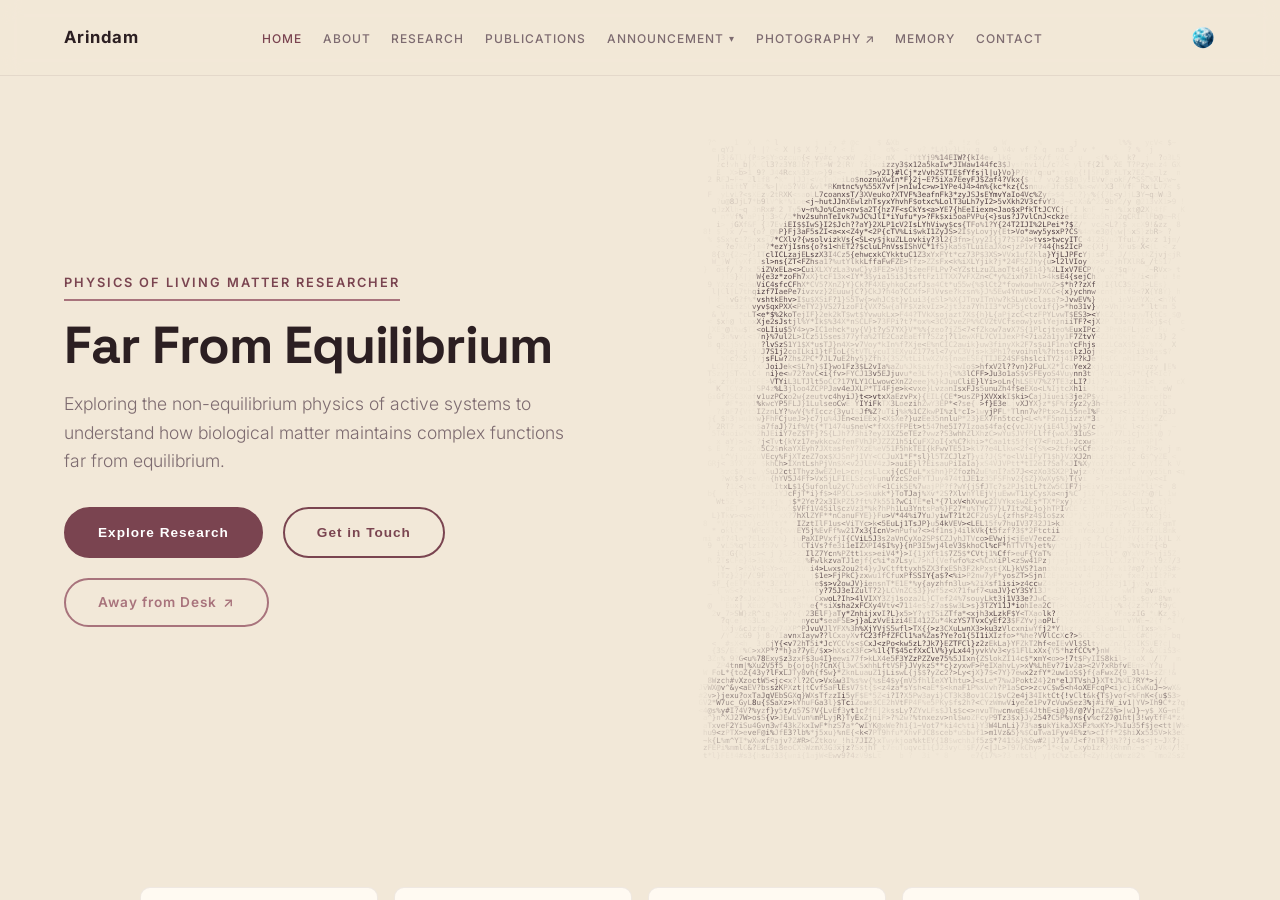
==== index.html @ 683d58ad "Mark the links that leave for Far From Home "Photography" in the nav and on its explore card now car" ====
<!DOCTYPE html>
<html lang="en">

<head>
    <meta charset="UTF-8">
    <meta name="viewport" content="width=device-width, initial-scale=1.0">
    <title>Arindam | Researcher & Traveler</title>
    <meta name="description" content="Personal website of Arindam - Research, Publications, and Travel Blog.">
    <meta name="theme-color" content="#f2e8d8">
    <link rel="icon" href="favicon.svg" type="image/svg+xml">
    <link rel="apple-touch-icon" href="apple-touch-icon.png">

    <!-- The preview card shown when a link to the site is shared (WhatsApp,
         X, LinkedIn and the like). share.jpg is 1200 x 630. -->
    <meta property="og:type" content="website">
    <meta property="og:title" content="Far From Equilibrium · Arindam">
    <meta property="og:description"
        content="Exploring the non-equilibrium physics of active systems to understand how biological matter maintains complex functions far from equilibrium.">
    <meta property="og:url" content="https://arindampanda.github.io/website/">
    <meta property="og:image" content="https://arindampanda.github.io/website/share.jpg">
    <meta property="og:image:width" content="1200">
    <meta property="og:image:height" content="630">
    <meta name="twitter:card" content="summary_large_image">

    <!-- Fonts -->
    <link rel="preconnect" href="https://fonts.googleapis.com">
    <link rel="preconnect" href="https://fonts.gstatic.com" crossorigin>
    <link
        href="https://fonts.googleapis.com/css2?family=Inter:wght@300;400;500;600;700;800&family=Space+Grotesk:wght@500;600;700&display=swap"
        rel="stylesheet">
    <!-- MathJax -->
    <script id="MathJax-script" async src="https://cdn.jsdelivr.net/npm/mathjax@3/es5/tex-mml-chtml.js"></script>

    <!-- Apply saved theme before first paint to avoid a flash of the wrong theme.
         Light is the default for a first visit: the OS preference is deliberately
         NOT consulted, so a visitor whose machine is set to dark still lands on
         light and reaches dark only by using the toggle. A choice made with the
         toggle is remembered and wins on the next visit. -->
    <script>
        document.documentElement.dataset.theme = localStorage.getItem('theme') || 'light';
    </script>

    <link rel="stylesheet" href="css/styles.css">
</head>

<body>

    <!-- Top Header -->
    <header>
        <div class="brand-name" onclick="showPanel('about')">
            Arindam
        </div>
        <nav>
            <ul>
                <li><a href="#about">Home</a></li>
                <li><a href="#researcher-bio">About</a></li>
                <li><a href="#research">Research</a></li>
                <li><a href="#publications">Publications</a></li>
                <li class="nav-dropdown">
                    <button type="button" class="nav-dropdown-toggle">Announcement <span aria-hidden="true">&#9662;</span></button>
                    <ul class="nav-dropdown-menu">
                        <li><a href="#news">News</a></li>
                        <li><a href="#blog">Blogs</a></li>
                    </ul>
                </li>
                <li><a href="https://arindampanda.github.io/far-from-home/">Photography <span
                            aria-hidden="true">&#8599;</span></a></li>
                <li><a href="#memory">Memory</a></li>
                <li><a href="#connect">Contact</a></li>

            </ul>
        </nav>
        <button type="button" class="theme-toggle-nav" title="Switch theme"
            aria-label="Switch between light and dark theme">
            <img src="icon_ice_planet.png" alt="" class="theme-icon-nav theme-icon-to-dark">
            <img src="icon_mars.png" alt="" class="theme-icon-nav theme-icon-to-light">
        </button>
    </header>

    <script>
        (() => {
            const dropdown = document.querySelector('.nav-dropdown');
            const toggle = document.querySelector('.nav-dropdown-toggle');
            if (!dropdown || !toggle) return;

            toggle.addEventListener('click', (e) => {
                e.stopPropagation();
                dropdown.classList.toggle('open');
            });

            document.addEventListener('click', (e) => {
                if (!dropdown.contains(e.target)) dropdown.classList.remove('open');
            });
        })();
    </script>

    <!-- Panel switcher: only one section is ever visible; scrolling never
         carries a visitor into the next section, only clicking a nav link
         (or an explore-grid card, hero button, or the logo) can. -->
    <script>
        const groupMap = {
            about: ['about', 'explore'],
            explore: ['about', 'explore'],
            'researcher-bio': ['researcher-bio'],
            research: ['research'],
            publications: ['publications'],
            news: ['news'],
            blog: ['news'],
            memory: ['memory'],
            connect: ['connect']
        };

        function showPanel(hash) {
            const ids = groupMap[hash] || [hash];

            document.querySelectorAll('main > section').forEach(sec => {
                sec.classList.toggle('active-panel', ids.includes(sec.id));
            });

            const navTargetForHash = {
                about: document.querySelector('nav a[href="#about"]'),
                explore: document.querySelector('nav a[href="#about"]'),
                'researcher-bio': document.querySelector('nav a[href="#researcher-bio"]'),
                research: document.querySelector('nav a[href="#research"]'),
                publications: document.querySelector('nav a[href="#publications"]'),
                news: document.querySelector('.nav-dropdown-toggle'),
                blog: document.querySelector('.nav-dropdown-toggle'),
                memory: document.querySelector('nav a[href="#memory"]'),
                connect: document.querySelector('nav a[href="#connect"]')
            };
            document.querySelectorAll('nav a, .nav-dropdown-toggle').forEach(el => el.classList.remove('active'));
            const navEl = navTargetForHash[hash];
            if (navEl) navEl.classList.add('active');

            const dropdown = document.querySelector('.nav-dropdown');
            if (dropdown) dropdown.classList.remove('open');

            requestAnimationFrame(() => {
                const mainEl = document.querySelector('main');
                const target = document.getElementById(hash);
                if (mainEl && target) {
                    const delta = target.getBoundingClientRect().top - mainEl.getBoundingClientRect().top;
                    mainEl.scrollTop += delta;
                } else if (mainEl) {
                    mainEl.scrollTop = 0;
                }
            });

            history.replaceState(null, '', hash === 'about' ? '#' : '#' + hash);
        }

        document.addEventListener('click', (e) => {
            const link = e.target.closest('a[href^="#"]');
            if (!link) return;
            const hash = link.getAttribute('href').slice(1);
            if (!hash) return;
            e.preventDefault();
            showPanel(hash);
        });

        document.addEventListener('DOMContentLoaded', () => {
            const header = document.querySelector('header');
            if (header) {
                document.documentElement.style.setProperty('--header-height', header.offsetHeight + 'px');
                window.addEventListener('resize', () => {
                    document.documentElement.style.setProperty('--header-height', header.offsetHeight + 'px');
                });
            }
            const initialHash = location.hash ? location.hash.slice(1) : 'about';
            showPanel(groupMap[initialHash] ? initialHash : 'about');
        });
    </script>

    <main>

        <!-- Hero / About -->
        <section id="about">
            <div class="hero-content">
                <div class="tagline">Physics of Living Matter Researcher</div>
                <h1 class="hero-title">Far From Equilibrium</h1>
                <p class="hero-desc">
                    Exploring the non-equilibrium physics of active systems to understand how biological matter
                    maintains complex functions far from equilibrium.
                </p>
                <div class="hero-buttons">
                    <button class="btn btn-primary" onclick="showPanel('research')">Explore Research</button>
                    <button class="btn btn-outline" onclick="showPanel('connect')">Get in Touch</button>
                    <!-- Third capsule: leaves for the separate photography site,
                         so it is a link, not a panel button. -->
                    <a class="btn btn-away" href="https://arindampanda.github.io/far-from-home/"
                        title="Far From Home: photographs and a travel journal">Away from Desk <span
                            class="btn-away-arrow" aria-hidden="true">&#8599;</span></a>
                </div>
            </div>
            <div class="hero-image-container">
                <canvas class="hero-ascii" role="img"
                    aria-label="Portrait of Arindam, rendered as ASCII art"></canvas>
                <!-- Dark theme shows the photograph instead of the glyph field. Light
                     ink on a dark page is sparse by nature and always read as a ghost,
                     whichever way the tone was mapped; CSS picks one per theme. -->
                <img src="portrait-cutout.png" alt="Arindam" class="hero-photo">
                <noscript><img src="Arindam.jpg" alt="Arindam" class="hero-image"></noscript>
            </div>
        </section>

        <!-- Explore — numbered card grid, ritampal-style homepage nav -->
        <section id="explore">
            <div class="explore-grid">
                <a class="explore-card" href="#researcher-bio">
                    <span class="explore-card-label">About</span>
                    <p class="explore-card-desc">Physics of living matter and who I am.</p>
                    <span class="read-more-link">Enter &rarr;</span>
                </a>
                <a class="explore-card" href="#research">
                    <span class="explore-card-label">Research</span>
                    <p class="explore-card-desc">Active polymers, non-equilibrium statistical mechanics.</p>
                    <span class="read-more-link">Enter &rarr;</span>
                </a>
                <a class="explore-card" href="#publications">
                    <span class="explore-card-label">Publications</span>
                    <p class="explore-card-desc">Peer-reviewed papers and preprints.</p>
                    <span class="read-more-link">Enter &rarr;</span>
                </a>
                <a class="explore-card" href="#news">
                    <span class="explore-card-label">Announcement</span>
                    <p class="explore-card-desc">News and blog posts, all in one place.</p>
                    <span class="read-more-link">Enter &rarr;</span>
                </a>
                <a class="explore-card" href="https://arindampanda.github.io/far-from-home/">
                    <span class="explore-card-label">Photography</span>
                    <p class="explore-card-desc">A photo gallery from my travels.</p>
                    <span class="read-more-link">Visit &#8599;</span>
                </a>
                <a class="explore-card" href="#memory">
                    <span class="explore-card-label">Memory</span>
                    <p class="explore-card-desc">Trip write-ups and memories.</p>
                    <span class="read-more-link">Enter &rarr;</span>
                </a>
                <a class="explore-card" href="#connect">
                    <span class="explore-card-label">Contact</span>
                    <p class="explore-card-desc">Get in touch.</p>
                    <span class="read-more-link">Enter &rarr;</span>
                </a>
            </div>
        </section>

        <!-- Researcher Bio Section -->
        <section id="researcher-bio" class="section" style="padding: 4rem 0; background-color: transparent;">
            <div class="container" style="max-width: 800px; margin: 0 auto; text-align: center;">
                <div class="tagline" style="margin-bottom: 2rem;">About the Researcher</div>
                <p
                    style="font-size: 1.15rem; line-height: 1.8; color: var(--text-color); text-align: left;">
                    My research centers on the non-equilibrium statistical mechanics of active matter. Specifically, I
                    study active polymers, systems that bridge the gap between inanimate materials and living matter. By
                    integrating Brownian dynamics simulations with analytical theory, I investigate how internal
                    activity fundamentally alters the conformational, mechanical, and rheological fingerprints of
                    polymer systems.
                </p>
            </div>
        </section>

        <!-- Research -->
        <section id="research">
            <div style="text-align: center;">
                <div class="tagline" style="margin-bottom: 1rem;">Core Research</div>
            </div>
            <h2 class="hero-title"
                style="text-align: center; font-size: 2.5rem; margin-top: 0; margin-bottom: 3rem; max-width: 1200px; margin-left: auto; margin-right: auto; text-transform: none;">
                Conformational, Dynamical, and Rheological <br> Behavior of Active Polymers
            </h2>

            <!-- Featured Presentation -->
            <div class="featured-split">
                <div class="featured-text">
                    <div class="tagline" style="margin-bottom: 1rem;">
                        Feature Presentation</div>
                    <p
                        style="font-size: 1rem; color: var(--text-muted); margin-bottom: 2rem; line-height: 1.6; max-width: 100%; text-align: left;">
                        A schematic of a bidirectional active polymer, where the arrows display the direction of active
                        force. A pair of half-headed arrows illustrates the polarity reversal of the active force.
                    </p>
                    <a href="https://pubs.acs.org/doi/10.1021/acs.macromol.5c01098" target="_blank"
                        class="paper-pill-link">
                        View the article
                    </a>
                </div>
                <div class="featured-image-container" style="display: flex; justify-content: flex-end;">
                    <img src="cover.jpg" alt="Active Polymer Schematic Cover Art" class="featured-image"
                        style="max-width: 220px;">
                </div>
            </div>

            <div class="research-grid">
                <!-- Column 1: APLP Paper -->
                <div class="card" style="border-left: none; height: 100%;">
                    <span class="card-number-watermark">4</span>
                    <h3 class="research-card-title">
                        Analytical Analysis of the Conformational and Rheological Properties of Flexible Active
                        Polar Linear Polymers
                    </h3>
                    <p style="font-size: 0.95rem; color: var(--text-muted); margin-bottom: 1.5rem;">
                        This study develops an analytical framework to characterize the conformational and rheological
                        properties of flexible Active Polar Linear Polymers (APLPs) under shear flow. It reveals that
                        activity leads to quantitatively distinct behavior, including enhanced transverse shrinkage and
                        amplified shear-thinning, with scaling exponents that align with previous simulation findings.
                    </p>

                    <figure class="research-figure">
                        <img src="figure1.png" alt="Schematic of APLP under shear flow" class="research-img">
                        <figcaption class="research-caption">
                            Schematic representation of an active polar linear polymer (purple chain with green arrows
                            indicating active forces) subjected to linear shear flow (blue arrows). The flow is along
                            the x-direction with a gradient in the y-direction.
                        </figcaption>
                    </figure>

                    <a href="https://pubs.aip.org/aip/jcp/article/163/22/224905/3374548/Analytical-analysis-of-the-conformational-and"
                        target="_blank"
                        class="read-more-link">read
                        more &rarr;</a>
                </div>

                <!-- Column 2: Folding-unfolding Paper -->
                <div class="card" style="border-left: none; height: 100%;">
                    <span class="card-number-watermark">3</span>
                    <h3 class="research-card-title">
                        Folding-Unfolding Transition of Active Polymer on the Reconfiguration of Bidirectional
                        Tangential Active Force
                    </h3>
                    <p style="font-size: 0.95rem; color: var(--text-muted); margin-bottom: 1.5rem;">
                        This paper examines how bidirectional tangential active forces influence the conformational and
                        dynamic properties of active polymers. It reveals that the interplay of force directionality and
                        reversal rates can drive polymers through compression, re-swelling, and distinct dynamic
                        regimes, bridging behaviors previously observed in unidirectional and random active polymer
                        models.
                    </p>

                    <figure class="research-figure">
                        <img src="bipolar.png" alt="Schematic of active polymer with bidirectional forces"
                            class="research-img">
                        <figcaption class="research-caption">
                            Schematic representation of an active polymer with bidirectional tangential forces. Green
                            arrows indicate positive polarity (head-to-tail) forces while magenta arrows show negative
                            polarity (tail-to-head) forces. The polarity can stochastically reverse with characteristic
                            time τₙ, creating a dynamic force landscape along the polymer backbone.
                        </figcaption>
                    </figure>

                    <a href="https://pubs.acs.org/doi/10.1021/acs.macromol.5c01098" target="_blank"
                        class="read-more-link">read
                        more &rarr;</a>
                </div>

                <!-- Column 3: Activity-enhanced shear thinning Paper -->
                <div class="card" style="border-left: none; height: 100%;">
                    <span class="card-number-watermark">2</span>
                    <h3 class="research-card-title">
                        Activity-Enhanced Shear Thinning of Flexible Linear Polar Polymers
                    </h3>
                    <p style="font-size: 0.95rem; color: var(--text-muted); margin-bottom: 1.5rem;">
                        The tangential polar activity in flexible linear polymers dramatically enhances shear-thinning
                        behavior, leading to a viscosity reduction scaling with a \(Wi_{Pe}^{-4/3}\) exponent, alongside
                        amplified transverse shrinkage and
                        altered tumbling dynamics, which are distinct from passive polymers. The study leveraged both
                        coarse-grained simulations and an analytical model to characterize these unique rheological
                        signatures.
                    </p>

                    <figure class="research-figure">
                        <img src="schem_tan.png" alt="Schematic of tangentially driven active polar linear polymer"
                            class="research-img">
                        <figcaption class="research-caption">
                            Schematic of a tangentially driven active polar linear polymer under linear shear flow. The
                            red arrows indicate the active forces along the bond vectors. The purple arrows and the
                            background color illustrate the linear shear flow.
                        </figcaption>
                    </figure>

                    <a href="https://journals.aps.org/pre/abstract/10.1103/PhysRevE.111.055413" target="_blank"
                        class="read-more-link">read
                        more &rarr;</a>
                </div>

                <!-- Column 4: Self-avoiding Active Brownian Polymers Paper -->
                <div class="card" style="border-left: none; height: 100%;">
                    <span class="card-number-watermark">1</span>
                    <h3 class="research-card-title">
                        Characteristic Features of Self-avoiding Active Brownian Polymers Under Linear Shear Flow
                    </h3>
                    <p style="font-size: 0.95rem; color: var(--text-muted); margin-bottom: 1.5rem;">
                        This study used Brownian dynamics simulations to investigate how active noise and
                        excluded-volume interactions modify the conformational and rheological properties of flexible
                        polymers under linear shear flow. We found new power-law scalings for polymer compression,
                        alignment, and shear thinning in active systems, along with a non-monotonic zero-shear viscosity
                        driven by excluded-volume effects.
                    </p>

                    <figure class="research-figure">
                        <img src="schematic_abp.png"
                            alt="Schematic of an active Brownian polymer under linear shear flow" class="research-img">
                        <figcaption class="research-caption">
                            Schematic representation of an active Brownian polymer under linear shear flow. The polymer
                            consists of self-propelled monomers (red spheres) connected by harmonic springs,
                            experiencing both active forces (blue arrows) and linear shear flow (green arrows).
                        </figcaption>
                    </figure>

                    <a href="https://pubs.rsc.org/en/content/articlehtml/2023/sm/d3sm01334k" target="_blank"
                        class="read-more-link">read
                        more &rarr;</a>
                </div>
            </div>


            <!-- Conference Presentation -->
            <div class="featured-split" style="display: block; text-align: center;">
                <div class="tagline" style="margin-bottom: 2rem;">Conference Presentation</div>
                <div class="conference-grid"
                    style="display: grid; grid-template-columns: repeat(4, 1fr); gap: 1.5rem; text-align: center;">
                    <div class="conference-item">
                        <img src="DPG_2025.jpeg" alt="DPG 2025" class="conference-img">
                        <div class="conference-label">
                            DPG 2025</div>
                    </div>
                    <div class="conference-item">
                        <img src="compflu_2023.jpeg" alt="CompFlu 2023" class="conference-img">
                        <div class="conference-label">
                            CompFlu 2023</div>
                    </div>
                    <div class="conference-item">
                        <img src="symposium_2023.jpeg" alt="Symposium 2023" class="conference-img">
                        <div class="conference-label">
                            Symposium 2023</div>
                    </div>
                    <div class="conference-item">
                        <img src="compflu_2022.jpeg" alt="CompFlu 2022" class="conference-img">
                        <div class="conference-label">
                            CompFlu 2022</div>
                    </div>
                </div>
            </div>

        </section>

        <!-- Publications -->
        <section id="publications" style="padding: 4rem 0;">
            <div style="text-align: center;">
                <div class="tagline" style="margin-bottom: 1rem;">Scholarly Works</div>
            </div>
            <h2 class="section-title" style="margin-top: 0;">
                PUBLICATIONS</h2>

            <div class="publication-list">

                <!-- Paper 1 -->
                <div class="pub-card">
                    <div class="pub-left">
                        <span class="pub-year-badge">2025</span>
                        <span class="pub-type">Journal Article</span>
                    </div>
                    <div class="pub-content">
                        <h3 class="pub-title">Analytical Analysis of the Conformational and Rheological Properties of
                            Flexible Active Polar Linear Polymers under Shear Flow</h3>
                        <p class="pub-citation">J. Chem. Phys. 163, 224905 (2025)</p>
                    </div>
                    <div class="pub-right">
                        <a href="https://pubs.aip.org/aip/jcp/article/163/22/224905/3374548/Analytical-analysis-of-the-conformational-and"
                            target="_blank" class="pub-icon" aria-label="View Paper">
                            <svg width="20" height="20" viewBox="0 0 24 24" fill="none" stroke="currentColor"
                                stroke-width="2" stroke-linecap="round" stroke-linejoin="round">
                                <path d="M18 13v6a2 2 0 0 1-2 2H5a2 2 0 0 1-2-2V8a2 2 0 0 1 2-2h6"></path>
                                <polyline points="15 3 21 3 21 9"></polyline>
                                <line x1="10" y1="14" x2="21" y2="3"></line>
                            </svg>
                        </a>
                    </div>
                </div>

                <!-- Paper 2 -->
                <div class="pub-card">
                    <div class="pub-left">
                        <span class="pub-year-badge">2025</span>
                        <span class="pub-type">Journal Article</span>
                    </div>
                    <div class="pub-content">
                        <h3 class="pub-title">Folding-Unfolding Transition of Active Polymer on the Reconfiguration of
                            Bidirectional Tangential Active Force</h3>
                        <p class="pub-citation">Macromolecules 2025, 58, 21, 11816–11826</p>
                    </div>
                    <div class="pub-right">
                        <a href="https://pubs.acs.org/doi/full/10.1021/acs.macromol.5c01098" target="_blank"
                            class="pub-icon" aria-label="View Paper">
                            <svg width="20" height="20" viewBox="0 0 24 24" fill="none" stroke="currentColor"
                                stroke-width="2" stroke-linecap="round" stroke-linejoin="round">
                                <path d="M18 13v6a2 2 0 0 1-2 2H5a2 2 0 0 1-2-2V8a2 2 0 0 1 2-2h6"></path>
                                <polyline points="15 3 21 3 21 9"></polyline>
                                <line x1="10" y1="14" x2="21" y2="3"></line>
                            </svg>
                        </a>
                    </div>
                </div>

                <!-- Paper 3 -->
                <div class="pub-card">
                    <div class="pub-left">
                        <span class="pub-year-badge">2025</span>
                        <span class="pub-type">Journal Article</span>
                    </div>
                    <div class="pub-content">
                        <h3 class="pub-title">Activity-Enhanced Shear Thinning of Flexible Linear Polar Polymers</h3>
                        <p class="pub-citation">Physical Review E, 111, 055413</p>
                    </div>
                    <div class="pub-right">
                        <a href="https://journals.aps.org/pre/abstract/10.1103/PhysRevE.111.055413" target="_blank"
                            class="pub-icon" aria-label="View Paper">
                            <svg width="20" height="20" viewBox="0 0 24 24" fill="none" stroke="currentColor"
                                stroke-width="2" stroke-linecap="round" stroke-linejoin="round">
                                <path d="M18 13v6a2 2 0 0 1-2 2H5a2 2 0 0 1-2-2V8a2 2 0 0 1 2-2h6"></path>
                                <polyline points="15 3 21 3 21 9"></polyline>
                                <line x1="10" y1="14" x2="21" y2="3"></line>
                            </svg>
                        </a>
                    </div>
                </div>

                <!-- Paper 4 -->
                <div class="pub-card">
                    <div class="pub-left">
                        <span class="pub-year-badge">2023</span>
                        <span class="pub-type">Journal Article</span>
                    </div>
                    <div class="pub-content">
                        <h3 class="pub-title">Characteristic Features of Self-avoiding Active Brownian Polymers Under
                            Linear Shear Flow</h3>
                        <p class="pub-citation">Soft Matter, 19 (44), 8577-8586</p>
                    </div>
                    <div class="pub-right">
                        <a href="https://pubs.rsc.org/en/content/articlehtml/2023/sm/d3sm01334k" target="_blank"
                            class="pub-icon" aria-label="View Paper">
                            <svg width="20" height="20" viewBox="0 0 24 24" fill="none" stroke="currentColor"
                                stroke-width="2" stroke-linecap="round" stroke-linejoin="round">
                                <path d="M18 13v6a2 2 0 0 1-2 2H5a2 2 0 0 1-2-2V8a2 2 0 0 1 2-2h6"></path>
                                <polyline points="15 3 21 3 21 9"></polyline>
                                <line x1="10" y1="14" x2="21" y2="3"></line>
                            </svg>
                        </a>
                    </div>
                </div>

            </div>
        </section>

        <!-- News & Achievements -->
        <section id="news">
                <div style="text-align: center;">
                    <div class="tagline" style="margin-bottom: 1rem;">Announcements</div>
                </div>
                <h2 class="section-title" style="margin-top: 0;">
                    ANNOUNCEMENTS</h2>

                <div class="announcement-columns">
                    <div class="announcement-col">
                        <h3 class="section-subheading">News</h3>
                        <div id="news-timeline" class="news-timeline"></div>
                        <script>
                            // Newest first. Each entry becomes one timeline item.
                            // PLACEHOLDER entries below — replace with announcements
                            // rewritten from LinkedIn posts (keep the same fields).
                            const newsData = [
                                {
                                    dateLabel: '2025',
                                    tag: 'Publication',
                                    title: 'New paper out in the Journal of Chemical Physics',
                                    body: 'Our analytical study of the conformational and rheological properties of flexible active polar linear polymers under shear flow is now published in J. Chem. Phys.',
                                    link: { href: 'https://pubs.aip.org/aip/jcp/article/163/22/224905/3374548/Analytical-analysis-of-the-conformational-and', label: 'Read the paper' }
                                },
                                {
                                    dateLabel: 'June 2025',
                                    tag: 'Publication',
                                    title: 'New paper out in Macromolecules',
                                    body: 'Delighted to share that our work on the conformational and rheological behavior of bidirectional active polymers has been published in Macromolecules. This study combines Brownian dynamics simulations with analytical theory to show how polarity reversal of the active force reshapes polymer dynamics.',
                                    link: { href: 'https://pubs.acs.org/doi/10.1021/acs.macromol.5c01098', label: 'Read the paper' }
                                },
                                {
                                    dateLabel: '2025',
                                    tag: 'Publication',
                                    title: 'New paper out in Physical Review E',
                                    body: 'Our study on activity-enhanced shear thinning of flexible linear polar polymers is now published in Physical Review E.',
                                    link: { href: 'https://journals.aps.org/pre/abstract/10.1103/PhysRevE.111.055413', label: 'Read the paper' }
                                },
                                {
                                    dateLabel: 'March 2025',
                                    tag: 'Talk',
                                    title: 'Presented at the DPG Spring Meeting 2025',
                                    body: 'I had the pleasure of presenting my research on active polymers at the DPG Spring Meeting in Germany, a wonderful opportunity to exchange ideas with the soft matter and biological physics community.'
                                },
                                {
                                    dateLabel: 'December 2023',
                                    tag: 'Publication',
                                    title: 'Soft Matter paper published',
                                    body: 'Our study of tangentially driven active polymers appeared in Soft Matter, exploring how internal activity alters the mechanical fingerprints of polymer systems.',
                                    link: { href: 'https://pubs.rsc.org/en/content/articlehtml/2023/sm/d3sm01334k', label: 'Read the paper' }
                                },
                                {
                                    dateLabel: '2023',
                                    tag: 'Poster Presentation',
                                    title: 'Poster presentation at CompFlu 2023',
                                    body: 'Presented a poster on active polymer dynamics at CompFlu 2023, held at IIT Madras.'
                                },
                                {
                                    dateLabel: '2023',
                                    tag: 'Talk',
                                    title: 'Talk at Symposium 2023',
                                    body: 'Gave a talk on active polymer research at a symposium held at IISER Bhopal.'
                                },
                                {
                                    dateLabel: '2022',
                                    tag: 'Poster Presentation',
                                    title: 'Poster presentation at CompFlu 2022',
                                    body: 'Presented a poster on active polymer research at CompFlu 2022, held at IIT Kharagpur Research Park.'
                                }
                            ];

                            (() => {
                                const container = document.getElementById('news-timeline');
                                container.innerHTML = newsData.map(item => `
                                    <article class="news-item">
                                        <div class="news-meta">
                                            <span class="news-date">${item.dateLabel}</span>
                                            ${item.tag ? `<span class="news-tag">${item.tag}</span>` : ''}
                                        </div>
                                        <h3 class="news-title">${item.title}</h3>
                                        <p class="news-body">${item.body}</p>
                                        ${item.link ? `<a class="read-more-link" href="${item.link.href}" target="_blank">${item.link.label} &rarr;</a>` : ''}
                                    </article>`).join('');
                            })();
                        </script>
                    </div>

                    <div class="announcement-col" id="blog" style="scroll-margin-top: var(--header-height);">
                        <h3 class="section-subheading">Blogs</h3>
                        <p style="color: var(--text-muted); margin-top: 1rem;">
                            Long-form posts are on their way. Check back soon.
                        </p>
                    </div>
                </div>
            </section>

            <!-- Memory -->
            <section id="memory">
                <div style="text-align: center;">
                    <h2 style="display: inline-block; border-bottom: 2px solid var(--accent-soft); padding-bottom: 5px;">Memory</h2>
                </div>
                <div style="text-align: center; margin-top: 1.5rem; margin-bottom: 0.5rem;">
                    <h3 class="section-subheading">
                        Trips</h3>
                </div>
                <!-- One card per trip, newest first, laid out as a grid like the
                     Timelines below, so every trip is reached by scrolling down. -->
                <div class="trips-grid">
                    <!-- Orchha Card -->
                    <div class="card trip-card">
                        <h3 class="trip-card-title">
                            Orchha, Sep, 2025</h3>
                        <div class="card-thumb">
                            <img src="Orchha/orch1.jpg" alt="Orchha"
                                style="width: 100%; height: 100%; object-fit: contain;">
                        </div>
                        <a href="#" onclick="openMappedGallery([
                            {caption: 'Rani Mahal, Jhansi', images: ['Orchha/orch1.jpg', 'Orchha/orch2.jpg', 'Orchha/orch3.jpg', 'Orchha/orch4.jpg', 'Orchha/orch5.jpg']},
                            {caption: 'Orchha Fort (Raja Mahal)', images: ['Orchha/orch6.jpg', 'Orchha/orch7.jpg', 'Orchha/orch8.jpg', 'Orchha/orch9.jpg']},
                            {caption: 'The Chaturbhuj Temple from Raja Mahal', images: ['Orchha/orch10.jpg']},
                            {caption: 'The Chhatris of Orchha from Raja Mahal', images: ['Orchha/orch11.jpg']},
                            {caption: 'The Chhatris of Orchha', images: ['Orchha/orch12.jpg', 'Orchha/orch13.jpg', 'Orchha/orch14.jpg', 'Orchha/orch15.jpg', 'Orchha/orch16.jpg']},
                            {caption: 'Raja Mahal from The Chaturbhuj Temple', images: ['Orchha/orch17.jpg']},
                            {caption: 'Shri Ram Raja Mandir from The Chaturbhuj Temple', images: ['Orchha/orch18.jpg']}
                        ], 'September, 2025'); return false;"
                            class="trip-card-link">view
                            more &rarr;</a>
                    </div>



                    <!-- DPG Card -->
                    <div class="card trip-card">
                        <h3 class="trip-card-title">
                            DPG, Mar, 2025</h3>
                        <div class="card-thumb">
                            <img src="DPG/dpg1.jpeg" alt="DPG">
                        </div>
                        <a href="#" onclick="openMappedGallery([
                            {caption: 'Mumbai International Airport', images: ['DPG/dpg1.jpeg']},
                            {caption: 'Doha International Airport', images: ['DPG/dpg2.jpeg']},
                            {caption: 'Regensburg University', images: ['DPG/dpg3.jpeg', 'DPG/dpg4.jpeg']},
                            {caption: 'Old Stone Bridge, Danube River', images: ['DPG/dpg5.jpeg', 'DPG/dpg6.jpeg', 'DPG/dpg7.jpeg', 'DPG/dpg8.jpeg']},
                            {caption: 'Walhalla', images: ['DPG/dpg9.jpeg', 'DPG/dpg10.jpeg', 'DPG/dpg11.jpeg', 'DPG/dpg12.jpeg', 'DPG/dpg13.jpeg', 'DPG/dpg14.jpeg', 'DPG/dpg15.jpeg', 'DPG/dpg16.jpeg']},
                            {caption: 'Nymphenburg Palace, Munich', images: ['DPG/dpg17.jpeg', 'DPG/dpg18.jpeg', 'DPG/dpg19.jpeg', 'DPG/dpg20.jpeg']}
                        ], 'March, 2025'); return false;"
                            class="trip-card-link">view
                            more &rarr;</a>
                    </div>

                    <!-- Raisen Fort Card -->
                    <div class="card trip-card">
                        <h3 class="trip-card-title">
                            Raisen Fort, Aug, 2024</h3>
                        <div class="card-thumb">
                            <img src="Raisen Fort/Rai1.jpeg" alt="Raisen Fort"
                                style="object-position: left;">
                        </div>
                        <a href="#"
                            onclick="openGallery(['Raisen Fort/Rai1.jpeg', 'Raisen Fort/Rai2.jpeg', 'Raisen Fort/Rai3.jpeg', 'Raisen Fort/Rai4.jpeg', 'Raisen Fort/Rai5.jpeg', 'Raisen Fort/Rai6.jpeg', 'Raisen Fort/Rai7.jpg', 'Raisen Fort/Rai8.jpeg'], 'Raisen Fort', 'August, 2024'); return false;"
                            class="trip-card-link">view
                            more &rarr;</a>
                    </div>

                    <!-- Chennai Card -->
                    <div class="card trip-card">
                        <h3 class="trip-card-title">
                            Chennai Diaries, Dec, 2023</h3>
                        <div class="card-thumb">
                            <img src="Chennai/1.jpg" alt="Chennai Diaries">
                        </div>
                        <a href="#" onclick="openMappedGallery([
                            {caption: 'Chennai Diaries', images: ['Chennai/1.jpg']},
                            {caption: 'Brihadeeswara Temple, Thanjavur; UNESCO World Heritage', images: ['Chennai/B1.jpeg', 'Chennai/B2.jpeg', 'Chennai/B3.jpeg', 'Chennai/B4.jpeg']},
                            {caption: 'Sri Ranganatha Swamy Temple, Tiruchirappalli', images: ['Chennai/S1.jpeg', 'Chennai/S2.jpeg', 'Chennai/S3.jpeg']},
                            {caption: 'Meenakshi Amman Temple, Madurai', images: ['Chennai/M1.jpeg', 'Chennai/M2.jpeg', 'Chennai/M3.jpeg']},
                            {caption: 'The Ramanathaswamy Temple, Rameswaram', images: ['Chennai/R1.jpeg', 'Chennai/R2.jpeg', 'Chennai/R3.jpeg', 'Chennai/R4.jpeg']},
                            {caption: 'Dhanushkodi, the Bay of Bengal and Indian Ocean meet', images: ['Chennai/D1.jpeg', 'Chennai/D2.jpeg']},
                            {caption: 'Mahabalipuram Temple, UNESCO Group of Monuments', images: ['Chennai/M1.jpg', 'Chennai/M2.jpg']}
                        ], 'December, 2023'); return false;"
                            class="trip-card-link">view
                            more &rarr;</a>
                    </div>

                    <!-- Jabalpur Card -->
                    <div class="card trip-card">
                        <h3 class="trip-card-title">
                            Jabalpur, Dec, 2022</h3>
                        <div class="card-thumb">
                            <img src="Jabalpur/jab1.jpeg" alt="Jabalpur">
                        </div>
                        <a href="#" onclick="openMappedGallery([
                            {caption: 'Jabalpur Diaries', images: ['Jabalpur/jab1.jpeg']},
                            {caption: 'Rani Durgavati Museum', images: ['Jabalpur/jab2.jpeg']},
                            {caption: 'Balancing Rock', images: ['Jabalpur/jab3.jpeg']},
                            {caption: 'Madan Mahal Fort', images: ['Jabalpur/jab4.jpeg']},
                            {caption: 'Beauty of Bhedaghat', images: ['Jabalpur/jab5.jpeg', 'Jabalpur/jab6.jpeg', 'Jabalpur/jab7.jpeg', 'Jabalpur/jab8.jpeg', 'Jabalpur/jab9.jpeg', 'Jabalpur/jab10.jpeg']}
                        ], 'December, 2022'); return false;"
                            class="trip-card-link">view
                            more &rarr;</a>
                    </div>

                    <!-- Ranthambore Card -->
                    <div class="card trip-card">
                        <h3 class="trip-card-title">
                            Ranthambore, Oct, 2022</h3>
                        <div class="card-thumb">
                            <img src="Ranthambore/IMG_0198.jpg" alt="Ranthambore">
                        </div>
                        <a href="#"
                            onclick="openGallery(['Ranthambore/IMG_0198.jpg', 'Ranthambore/IMG_0199.jpg', 'Ranthambore/IMG_0200.jpg', 'Ranthambore/IMG_0201.jpg', 'Ranthambore/IMG_0202.jpg', 'Ranthambore/IMG_0203.jpg', 'Ranthambore/IMG_0204.jpg', 'Ranthambore/IMG_0205.jpg'], 'Ranthambore', 'October, 2022'); return false;"
                            class="trip-card-link">view
                            more &rarr;</a>
                    </div>

                    <!-- Hamta Pass Card -->
                    <div class="card trip-card">
                        <h3 class="trip-card-title">
                            Hamta Pass, June, 2022</h3>
                        <div class="card-thumb">
                            <img src="Hamptapas/trek1.jpg" alt="Hamta Pass">
                        </div>
                        <a href="#" onclick="openMappedGallery([
                            {caption: 'Day 1', images: ['Hamptapas/Day1/Dy1.jpg', 'Hamptapas/Day1/Dy2.jpg', 'Hamptapas/Day1/Dy3.jpg', 'Hamptapas/Day1/Dy4.jpg', 'Hamptapas/Day1/Dy5.jpg', 'Hamptapas/Day1/Dy6.jpg']},
                            {caption: 'Day 2', images: ['Hamptapas/Day2/D2_1.jpg', 'Hamptapas/Day2/D2_2.jpg', 'Hamptapas/Day2/D2_3.jpg', 'Hamptapas/Day2/D2_4.jpg', 'Hamptapas/Day2/D2_5.jpg']},
                            {caption: 'Day 3', images: ['Hamptapas/Day3/Dy3_1.jpg', 'Hamptapas/Day3/Dy3_2.jpg', 'Hamptapas/Day3/Dy3_3.jpg', 'Hamptapas/Day3/Dy3_4.jpg', 'Hamptapas/Day3/Dy3_5.jpg', 'Hamptapas/Day3/Dy3_6.jpg', 'Hamptapas/Day3/Dy3_7.jpg', 'Hamptapas/Day3/Dy3_8.jpg', 'Hamptapas/Day3/Dy3_9.jpg', 'Hamptapas/Day3/Dy3_10.jpg']},
                            {caption: 'Final Day', images: ['Hamptapas/Day4/Dy4_1.jpg', 'Hamptapas/Day4/Dy4_2.jpg', 'Hamptapas/Day4/Dy4_3.jpg', 'Hamptapas/Day4/Dy4_4.jpg', 'Hamptapas/Day4/Dy4_5.jpg', 'Hamptapas/Day4/Dy4_6.jpg', 'Hamptapas/Day4/Dy4_7.jpg', 'Hamptapas/Day4/Dy4_8.jpg', 'Hamptapas/Day4/Dy4_9.jpg']}
                        ], 'June, 2022'); return false;"
                            class="trip-card-link">view
                            more &rarr;</a>
                    </div>

                    <!-- Manali Card -->
                    <div class="card trip-card">
                        <h3 class="trip-card-title">
                            Manali, June, 2022</h3>
                        <div class="card-thumb">
                            <img src="Manali/Manali1.jpg?v=updated2" alt="Manali"
                                style="width: 100%; height: 100%; object-fit: contain;">
                        </div>
                        <a href="#"
                            onclick="openGallery(['Manali/Manali1.jpg?v=updated2', 'Manali/Manali2.jpg', 'Manali/Manali3.jpg', 'Manali/Manali4.jpeg', 'Manali/Manali5.jpeg', 'Manali/Manali6.jpeg', 'Manali/Manali7.jpg', 'Manali/Manali8.jpg', 'Manali/Manali9.jpg'], 'Manali', 'June, 2022'); return false;"
                            class="trip-card-link">view
                            more &rarr;</a>
                    </div>

                    <!-- Churna Card -->
                    <div class="card trip-card">
                        <h3 class="trip-card-title">
                            Churna Safari (Satpura), Dec, 2021</h3>
                        <div class="card-thumb">
                            <img src="Churna/314.jpg" alt="Churna Safari">
                        </div>
                        <a href="#"
                            onclick="openGallery(['Churna/314.jpg', 'Churna/315.jpg', 'Churna/316.jpg', 'Churna/317.jpg', 'Churna/320.jpg', 'Churna/321.jpg', 'Churna/322.jpg', 'Churna/323.jpg'], 'Churna Safari (Satpura)', 'December, 2021'); return false;"
                            class="trip-card-link">view
                            more &rarr;</a>
                    </div>
                </div>

                <div style="text-align: center; margin-top: 2rem; margin-bottom: 0.5rem;">
                    <h3 class="section-subheading">
                        Timelines</h3>
                </div>

                <div class="gallery-grid"
                    style="display: grid; grid-template-columns: repeat(auto-fit, minmax(280px, 1fr)); gap: 2rem; padding: 0 1rem;">


                    <script>
                        const timelineData = [
                            { src: 'season4.jpg', caption: 'ϕ CRIC: Season 4', date: 'January, 2025' },
                            { src: 'season2.jpg', caption: 'ϕ CRIC: Season 2', date: 'February, 2023' },
                            { src: 'Dinner1.jpg', caption: 'Dinner Outing', date: 'September, 2022' },
                            { src: 'NariPhi.jpg', caption: 'Nari Φ', date: 'August, 2022' },
                            { src: 'PHY_season1.jpg', caption: 'ϕ CRIC: Season 1', date: 'March, 2022' },
                            { src: 'Sep_5.jpg', caption: 'Teacher\'s Day, 2021', date: 'September, 2021' },
                            { src: 'dec_2020.jpg', caption: 'Vibrant IISERB CAMPUS: Winter 2020', date: 'December, 2020' },
                            { src: 'jnu_05_07.jpg', caption: 'JNU Final Group Photo: 2019', date: 'May, 2019' },
                            { src: 'farewell.png', caption: 'Farewell 2019', date: 'April, 2019' },
                            { src: 'spring_2019.jpg', caption: 'Spring chronicles at JNU, 2019', date: 'April, 2019' },
                            { src: 'SPS_Group.JPG', caption: 'School of Physical Science, JNU, Group Photo', date: 'April, 2018' },
                            { src: 'Spring.jpg', caption: 'Spring at JNU', date: 'P.C. Ritam, 2018' },
                            { src: 'Jnu_dec.jpg', caption: 'Wild JNU: Where peacocks, Nilgai, and caves tell the story of nature.', date: 'December, 2017' },
                            { src: 'JNU_fresher.jpg', caption: 'Fresher Party, JNU', date: 'August, 2017' },
                            { src: 'the_ganga.jpg', caption: 'A solitary silhouette gliding over the shimmering waters under the midday sun.', date: 'The Ganga, Kolkata, 13/04/2017' }
                        ];
                    </script>

                    <!-- Season 4 Card -->
                    <div class="card" onclick="openMixedContentGallery(timelineData, 0)">
                        <h3>
                            ϕ CRIC: Season 4</h3>
                        <div class="card-thumb">
                            <img src="season4.jpg" alt="ϕ CRIC: Season 4">
                        </div>
                        <div class="memory-date">
                            January,
                            2025</div>
                    </div>

                    <!-- Season 2 Card -->
                    <div class="card" onclick="openMixedContentGallery(timelineData, 1)">
                        <h3>
                            ϕ CRIC: Season 2</h3>
                        <div class="card-thumb">
                            <img src="season2.jpg" alt="ϕ CRIC: Season 2">
                        </div>
                        <div class="memory-date">
                            February,
                            2023</div>
                    </div>

                    <!-- Dinner Outing Card -->
                    <div class="card" onclick="openMixedContentGallery(timelineData, 2)">
                        <h3>
                            Dinner Outing</h3>
                        <div class="card-thumb">
                            <img src="Dinner1.jpg" alt="Dinner Outing">
                        </div>
                        <div class="memory-date">
                            September,
                            2022</div>
                    </div>

                    <!-- NariPhi Card -->
                    <div class="card" onclick="openMixedContentGallery(timelineData, 3)">
                        <h3>
                            Nari Φ</h3>
                        <div class="card-thumb">
                            <img src="NariPhi.jpg" alt="Nari Φ" style="width: 100%; height: 100%; object-fit: cover;">
                        </div>
                        <div class="memory-date">August,
                            2022</div>
                    </div>

                    <!-- PHY_season1 Card -->
                    <div class="card" onclick="openMixedContentGallery(timelineData, 4)">
                        <h3>
                            ϕ CRIC: Season 1</h3>
                        <div class="card-thumb">
                            <img src="PHY_season1.jpg" alt="ϕ CRIC: Season 1">
                        </div>
                        <div class="memory-date">March,
                            2022
                        </div>
                    </div>

                    <!-- Teacher's Day Card -->
                    <div class="card" onclick="openMixedContentGallery(timelineData, 5)">
                        <h3>
                            Teacher's Day</h3>
                        <div class="card-thumb">
                            <img src="Sep_5.jpg" alt="Teacher's Day, 2021"
                                style="width: 100%; height: 100%; object-fit: contain;">
                        </div>
                        <div class="memory-date">
                            September,
                            2021</div>
                    </div>

                    <!-- Vibrant IISERB Card -->
                    <div class="card" onclick="openMixedContentGallery(timelineData, 6)">
                        <h3>
                            Vibrant IISERB CAMPUS: Winter</h3>
                        <div class="card-thumb">
                            <img src="dec_2020.jpg" alt="Vibrant IISERB CAMPUS: Winter 2020">
                        </div>
                        <div class="memory-date">
                            December,
                            2020</div>
                    </div>

                    <!-- JNU Final Group Photo Card -->
                    <div class="card" onclick="openMixedContentGallery(timelineData, 7)">
                        <h3>
                            JNU Final Group Photo</h3>
                        <div class="card-thumb">
                            <img src="jnu_05_07.jpg" alt="JNU Final Group Photo: 2019">
                        </div>
                        <div class="memory-date">May,
                            2019
                        </div>
                    </div>

                    <!-- Farewell 2019 Card -->
                    <div class="card" onclick="openMixedContentGallery(timelineData, 8)">
                        <h3>
                            Farewell</h3>
                        <div class="card-thumb">
                            <img src="farewell.png" alt="Farewell 2019">
                        </div>
                        <div class="memory-date">April,
                            2019
                        </div>
                    </div>

                    <!-- Spring Chronicles Card -->
                    <div class="card" onclick="openMixedContentGallery(timelineData, 9)">
                        <h3>
                            Spring chronicles at JNU</h3>
                        <div class="card-thumb">
                            <img src="spring_2019.jpg" alt="Spring chronicles at JNU, 2019">
                        </div>
                        <div class="memory-date">April,
                            2019
                        </div>
                    </div>

                    <!-- SPS Group Photo Card -->
                    <div class="card" onclick="openMixedContentGallery(timelineData, 10)">
                        <h3>
                            School of Physical Science, JNU, Group Photo</h3>
                        <div class="card-thumb">
                            <img src="SPS_Group.JPG" alt="SPS Group Photo">
                        </div>
                        <div class="memory-date">April,
                            2018
                        </div>
                    </div>

                    <!-- Spring at JNU Card -->
                    <div class="card" onclick="openMixedContentGallery(timelineData, 11)">
                        <h3>
                            Spring at JNU</h3>
                        <div class="card-thumb">
                            <img src="Spring.jpg" alt="Spring at JNU">
                        </div>
                        <div class="memory-date">March,
                            2018
                        </div>
                    </div>

                    <!-- Wild JNU Card -->
                    <div class="card" onclick="openMixedContentGallery(timelineData, 12)">
                        <h3>
                            Wild JNU: Where peacocks, Nilgai, and caves tell the story of nature.</h3>
                        <div class="card-thumb">
                            <img src="Jnu_dec.jpg" alt="Wild JNU" style="width: 100%; height: 100%; object-fit: cover;">
                        </div>
                        <div class="memory-date">
                            December,
                            2017</div>
                    </div>

                    <!-- Fresher Party Card -->
                    <div class="card" onclick="openMixedContentGallery(timelineData, 13)">
                        <h3>
                            Fresher Party, JNU</h3>
                        <div class="card-thumb">
                            <img src="JNU_fresher.jpg" alt="JNU Fresher Party">
                        </div>
                        <div class="memory-date">August,
                            2017</div>
                    </div>

                    <!-- The Ganga Card -->
                    <div class="card" onclick="openMixedContentGallery(timelineData, 14)">
                        <h3>
                            A solitary silhouette gliding over the shimmering waters under the midday sun.</h3>
                        <div class="card-thumb">
                            <img src="the_ganga.jpg" alt="The Ganga">
                        </div>
                        <div class="memory-date">April,
                            2017
                        </div>
                    </div>
                </div>
            </section>

            <!-- Connect -->
            <section id="connect">
                <div style="text-align: center;">
                    <h2 style="display: inline-block; border-bottom: 2px solid var(--accent-soft); padding-bottom: 5px;">Get in
                        Touch</h2>
                </div>
                <form action="#" onsubmit="event.preventDefault(); alert('Message sent!');">

                    <div class="form-group">
                        <textarea class="form-control" rows="5"
                            placeholder="Drop a Message (Email & Name Please)"></textarea>
                    </div>
                    <div style="text-align: center;">
                        <button type="submit" class="contact-submit-btn">Send Message</button>
                    </div>
                    <!-- Added SOCIALS label per user request -->
                    <div style="text-align: center; margin-top: 2rem;">
                        <div class="tagline">SOCIALS
                        </div>
                        <div style="margin-top: 1rem; display: flex; justify-content: center; gap: 1rem;">
                            <a href="https://scholar.google.com/citations?user=nal4X5MAAAAJ&hl=en" target="_blank" class="social-icon">
                                <svg role="img" viewBox="0 0 24 24" xmlns="http://www.w3.org/2000/svg" width="20"
                                    height="20" fill="currentColor">
                                    <path
                                        d="M12 24a7 7 0 1 1 0-14 7 7 0 0 1 0 14zm0-24L0 9.5l4.838 3.94A8 8 0 0 1 12 9a8 8 0 0 1 7.162 4.44L24 9.5z" />
                                </svg>
                            </a>
                            <a href="https://orcid.org/0009-0001-6898-6457" target="_blank" class="social-icon">
                                <svg role="img" viewBox="0 0 24 24" xmlns="http://www.w3.org/2000/svg" width="20"
                                    height="20" fill="currentColor">
                                    <path
                                        d="M12 0C5.372 0 0 5.372 0 12s5.372 12 12 12 12-5.372 12-12S18.628 0 12 0zM7.369 4.378c.525 0 .947.431.947.947s-.422.947-.947.947a.95.95 0 0 1-.947-.947c0-.525.422-.947.947-.947zm-.722 3.038h1.444v10.041H6.647V7.416zm3.562 0h3.9c3.712 0 5.344 2.653 5.344 5.025 0 2.578-2.016 5.025-5.325 5.025h-3.919V7.416zm1.444 1.306v7.444h2.297c3.125 0 4.05-2.269 4.05-3.719 0-1.556-1.125-3.725-4.084-3.725h-2.263z" />
                                </svg>
                            </a>
                            <a href="https://www.linkedin.com/in/arindam-panda-797857344/" target="_blank" class="social-icon">
                                <svg role="img" viewBox="0 0 24 24" xmlns="http://www.w3.org/2000/svg" width="20"
                                    height="20" fill="currentColor">
                                    <path
                                        d="M20.447 20.452h-3.554v-5.569c0-1.328-.027-3.037-1.852-3.037-1.853 0-2.136 1.445-2.136 2.939v5.667H9.351V9h3.414v1.561h.046c.477-.9 1.637-1.85 3.37-1.85 3.601 0 4.267 2.37 4.267 5.455v6.286zM5.337 7.433c-1.144 0-2.063-.926-2.063-2.065 0-1.138.92-2.063 2.063-2.063 1.14 0 2.064.925 2.064 2.063 0 1.139-.925 2.065-2.064 2.065zm1.782 13.019H3.555V9h3.564v11.452zM22.225 0H1.771C.792 0 0 .774 0 1.729v20.542C0 23.227.792 24 1.771 24h20.451C23.2 24 24 23.227 24 22.271V1.729C24 .774 23.2 0 22.222 0h.003z" />
                                </svg>
                            </a>
                            <a href="https://github.com/arindamPanda" target="_blank" class="social-icon">
                                <svg role="img" viewBox="0 0 24 24" xmlns="http://www.w3.org/2000/svg" width="20"
                                    height="20" fill="currentColor">
                                    <path
                                        d="M12 .297c-6.63 0-12 5.373-12 12 0 5.303 3.438 9.8 8.205 11.385.6.113.82-.258.82-.577 0-.285-.01-1.04-.015-2.04-3.338.724-4.042-1.61-4.042-1.61-.546-1.385-1.333-1.755-1.333-1.755-1.09-.744.083-.729.083-.729 1.205.084 1.84 1.237 1.84 1.237 1.07 1.834 2.807 1.304 3.492.997.108-.775.42-1.305.762-1.605-2.665-.303-5.466-1.332-5.466-5.93 0-1.31.468-2.38 1.235-3.22-.135-.303-.54-1.523.105-3.176 0 0 1.005-.322 3.3 1.23.955-.267 1.98-.399 3-.405 1.02.006 2.045.138 3 .405 2.28-1.552 3.285-1.23 3.285-1.23.645 1.653.24 2.873.12 3.176.765.84 1.23 1.91 1.23 3.22 0 4.61-2.805 5.625-5.475 5.92.42.36.81 1.096.81 2.22 0 1.606-.015 2.896-.015 3.286 0 .315.21.69.825.57C20.565 22.092 24 17.592 24 12.297c0-6.627-5.373-12-12-12" />
                                </svg>
                            </a>
                            <a href="https://x.com/arindam_p13" target="_blank" class="social-icon">
                                <svg role="img" viewBox="0 0 24 24" xmlns="http://www.w3.org/2000/svg" width="20"
                                    height="20" fill="currentColor">
                                    <path
                                        d="M18.901 1.153h3.68l-8.04 9.19L24 22.846h-7.406l-5.8-7.584-6.638 7.584H.474l8.6-9.83L0 1.154h7.594l5.243 6.932ZM17.61 20.644h2.039L6.486 3.24H4.298Z" />
                                </svg>
                            </a>
                            <a href="https://www.instagram.com/toarindam/" target="_blank" class="social-icon">
                                <svg role="img" viewBox="0 0 24 24" xmlns="http://www.w3.org/2000/svg" width="20"
                                    height="20" fill="currentColor">
                                    <path
                                        d="M12 2.163c3.204 0 3.584.012 4.85.07 3.252.148 4.771 1.691 4.919 4.919.058 1.265.069 1.645.069 4.849 0 3.205-.012 3.584-.069 4.849-.149 3.225-1.664 4.771-4.919 4.919-1.266.058-1.644.07-4.85.07-3.204 0-3.584-.012-4.849-.07-3.26-.149-4.771-1.699-4.919-4.92-.058-1.265-.07-1.644-.07-4.849 0-3.204.013-3.583.07-4.849.149-3.227 1.664-4.771 4.919-4.919 1.266-.057 1.645-.069 4.849-.069zm0-2.163c-3.259 0-3.667.014-4.947.072-4.358.2-6.78 2.618-6.98 6.98-.059 1.281-.073 1.689-.073 4.948 0 3.259.014 3.668.072 4.948.2 4.358 2.618 6.78 6.98 6.98 1.281.058 1.689.072 4.948.072 3.259 0 3.668-.014 4.948-.072 4.354-.2 6.782-2.618 6.979-6.98.059-1.28.073-1.689.073-4.948 0-3.259-.014-3.667-.072-4.947-.196-4.354-2.617-6.78-6.979-6.98-1.281-.059-1.69-.073-4.949-.073zm0 5.838c-3.403 0-6.162 2.759-6.162 6.162s2.759 6.163 6.162 6.163 6.162-2.759 6.162-6.163c0-3.403-2.759-6.162-6.162-6.162zm0 10.162c-2.209 0-4-1.79-4-4 0-2.209 1.791-4 4-4s4 1.791 4 4c0 2.21-1.791 4-4 4zm6.406-11.845c-.796 0-1.441.645-1.441 1.44s.645 1.44 1.441 1.44c.795 0 1.439-.645 1.439-1.44s-.644-1.44-1.439-1.44z" />
                                </svg>
                            </a>
                        </div>
                    </div>
                </form>

                <footer>
                    <p>&copy; <span id="footer-year">2025</span> Arindam. All rights reserved.</p>
                </footer>
                <script>
                    // keeps the copyright year current without editing the page
                    document.getElementById('footer-year').textContent = new Date().getFullYear();
                </script>
            </section>

    </main>

    <!-- Dawn/dusk theme-transition overlay -->
    <div id="theme-transition-overlay" aria-hidden="true"></div>
    <script>
        (() => {
            const overlay = document.getElementById('theme-transition-overlay');
            const toggle = document.querySelector('.theme-toggle-nav');
            const reduceMotion = matchMedia('(prefers-reduced-motion: reduce)');
            let transitioning = false;

            function applyTheme(next) {
                document.documentElement.dataset.theme = next;
                localStorage.setItem('theme', next);
            }

            toggle.addEventListener('click', () => {
                const next = document.documentElement.dataset.theme === 'dark' ? 'light' : 'dark';

                if (reduceMotion.matches || transitioning) {
                    applyTheme(next);
                    return;
                }

                transitioning = true;
                overlay.className = next === 'dark' ? 'dusk' : 'dawn';
                // Force reflow so the fade-in transition runs after the class swap
                void overlay.offsetWidth;
                overlay.classList.add('visible');

                setTimeout(() => {
                    applyTheme(next);
                    overlay.classList.remove('visible');
                    setTimeout(() => {
                        overlay.className = '';
                        transitioning = false;
                    }, 700);
                }, 700);
            });
        })();
    </script>
    <!-- Lightbox Markup -->
    <div id="lightbox" class="lightbox-overlay">
        <div class="lightbox-close" onclick="closeLightbox()">&times;</div>
        <div class="lightbox-nav lightbox-prev" onclick="changeImage(-1)">&#10094;</div>
        <div class="lightbox-nav lightbox-next" onclick="changeImage(1)">&#10095;</div>
        <div class="lightbox-content" onclick="event.stopPropagation()">
            <img id="lightbox-img" class="lightbox-image" src="" alt="">
            <div id="lightbox-caption" class="lightbox-caption"></div>
            <div id="lightbox-date" class="lightbox-date"></div>
        </div>
    </div>


    <script>
        let currentGallery = [];
        let currentIndex = 0;

        function openLightbox(src, caption, date) {
            // Single image mode fallback
            openGalleryMode([{ src: src, caption: caption, date: date }], 0);
        }

        function openGallery(images, captionPrefix, date) {
            // Gallery mode
            const galleryData = images.map((imgSrc, index) => ({
                src: imgSrc,
                caption: `${captionPrefix} (${index + 1}/${images.length})`,
                date: date
            }));
            openGalleryMode(galleryData, 0);
        }

        function openMappedGallery(groups, date) {
            const galleryData = [];
            groups.forEach(group => {
                group.images.forEach(img => {
                    galleryData.push({
                        src: img,
                        caption: group.caption,
                        date: date
                    });
                });
            });

            // Add counters
            galleryData.forEach((item, index) => {
                item.caption = `${item.caption} (${index + 1}/${galleryData.length})`;
            });

            openGalleryMode(galleryData, 0);
        }

        function openMixedContentGallery(galleryData, index) {
            // Add counters
            const mappedData = galleryData.map((item, i) => ({
                src: item.src,
                caption: `${item.caption} (${i + 1}/${galleryData.length})`,
                date: item.date
            }));
            openGalleryMode(mappedData, index);
        }

        function openGalleryMode(galleryData, index) {
            currentGallery = galleryData;
            currentIndex = index;
            updateLightboxContent();

            const lightbox = document.getElementById('lightbox');
            lightbox.style.display = 'flex';
            setTimeout(() => {
                lightbox.classList.add('active');
            }, 10);
            document.body.style.overflow = 'hidden';
        }

        function changeImage(direction) {
            if (currentGallery.length <= 1) return;
            currentIndex = (currentIndex + direction + currentGallery.length) % currentGallery.length;
            updateLightboxContent();
        }

        function updateLightboxContent() {
            const item = currentGallery[currentIndex];
            const img = document.getElementById('lightbox-img');
            const cap = document.getElementById('lightbox-caption');
            const dt = document.getElementById('lightbox-date');

            // Hide/Show arrows
            const prevBtn = document.querySelector('.lightbox-prev');
            const nextBtn = document.querySelector('.lightbox-next');
            if (currentGallery.length > 1) {
                if (prevBtn) prevBtn.style.display = 'block';
                if (nextBtn) nextBtn.style.display = 'block';
            } else {
                if (prevBtn) prevBtn.style.display = 'none';
                if (nextBtn) nextBtn.style.display = 'none';
            }

            // each photograph fades in once it has loaded (.is-loaded in the
            // stylesheet), and the ones either side are fetched in advance
            img.classList.remove('is-loaded');
            img.src = item.src;
            if (img.complete && img.naturalWidth) img.classList.add('is-loaded');
            [currentIndex - 1, currentIndex + 1].forEach(i => {
                const next = currentGallery[(i + currentGallery.length) % currentGallery.length];
                if (next && next !== item) new Image().src = next.src;
            });
            cap.textContent = item.caption;
            dt.textContent = item.date;
        }

        document.getElementById('lightbox-img').addEventListener('load', function () {
            this.classList.add('is-loaded');
        });

        // Swipe left or right on a phone to step through the photographs.
        (() => {
            const lightbox = document.getElementById('lightbox');
            let startX = null;
            lightbox.addEventListener('touchstart', (e) => {
                startX = e.touches[0].clientX;
            }, { passive: true });
            lightbox.addEventListener('touchend', (e) => {
                if (startX === null) return;
                const dx = e.changedTouches[0].clientX - startX;
                startX = null;
                if (Math.abs(dx) > 40) changeImage(dx < 0 ? 1 : -1);
            });
        })();

        function closeLightbox() {
            const lightbox = document.getElementById('lightbox');
            lightbox.classList.remove('active');

            // Wait for transition to finish
            setTimeout(() => {
                lightbox.style.display = 'none';
                document.getElementById('lightbox-img').src = '';
            }, 300);

            document.body.style.overflow = 'auto'; // Restore scroll
            currentGallery = [];
        }

        // Key navigation
        document.addEventListener('keydown', function (e) {
            const lightbox = document.getElementById('lightbox');
            if (lightbox.style.display === 'flex') {
                if (e.key === 'ArrowLeft') changeImage(-1);
                if (e.key === 'ArrowRight') changeImage(1);
                if (e.key === 'Escape') closeLightbox();
            }
        });

        // Close on click outside
        document.getElementById('lightbox').addEventListener('click', function (e) {
            if (e.target === this) {
                closeLightbox();
            }
        });

        // Close on Escape key
        document.addEventListener('keydown', function (e) {
            if (e.key === 'Escape') {
                closeLightbox();
            }
        });
    </script>

    <script src="js/portrait-grid.js"></script>
    <script src="js/hero-portrait.js"></script>
</body>

</html>
---- css/styles.css ----
:root {
    --bg-color: #f2e8d8;
    --text-color: #45333a;
    --text-muted: #7d6b70;
    --heading-color: #2c1f22;
    --accent-color: #7a4450;
    --accent-soft: #a8737c;
    --btn-bg: #7a4450;
    --btn-hover: #5e323c;
    --card-bg: #fffaf2;
    --card-border: rgba(50, 36, 40, 0.08);
    --card-shadow: 0 1px 3px rgba(0, 0, 0, 0.05);
    --figure-bg: #fff;
    --input-border: #e5e3df;
    --header-bg: rgba(242, 232, 216, 0.85);
    --header-border: rgba(50, 36, 40, 0.08);
    --header-shadow: none;
    --badge-bg: #ecdcc4;
    --badge-text: #333;
    --watermark-color: rgba(50, 36, 40, 0.06);
    --ascii-ink: #45333a;
    --link-hover: #000000;
    --border-radius: 2px;
    --radius-sm: 6px;
    --radius-md: 10px;
    --radius-pill: 999px;
    --transition: all 0.3s ease;
    --header-height: 76px;
    color-scheme: light;
}

[data-theme="dark"] {
    /* Warm espresso charcoal background, wine + gold accents */
    --bg-color: #211a17;
    --text-color: #d9cdc6;
    --text-muted: #a8968f;
    --heading-color: #ede4de;
    --accent-color: #c98a94;
    --accent-soft: #d4af6a;
    --btn-bg: #8a5560;
    --btn-hover: #a5707c;
    --card-bg: #2b2220;
    --card-border: rgba(237, 228, 222, 0.08);
    --card-shadow: 0 1px 3px rgba(0, 0, 0, 0.3);
    --figure-bg: #2b2220;
    --input-border: #3d322d;
    --header-bg: rgba(33, 26, 23, 0.85);
    --header-border: rgba(237, 228, 222, 0.1);
    --header-shadow: none;
    --badge-bg: #362b27;
    --badge-text: #ede4de;
    --watermark-color: rgba(237, 228, 222, 0.12);
    --ascii-ink: #d9cdc6;
    --link-hover: #ffffff;
    color-scheme: dark;
}

/* Reset & Base Styles */
* {
    margin: 0;
    padding: 0;
    box-sizing: border-box;
}

html {
    scroll-behavior: smooth;
}

body {
    font-family: 'Inter', sans-serif;
    background: var(--bg-color);
    min-height: 100vh;
    color: var(--text-color);
    line-height: 1.8;
    font-weight: 300;
}

/* Typography */
h1,
h2,
h3,
h4 {
    font-family: 'Inter', sans-serif;
    font-weight: 700;
    letter-spacing: -0.01em;
    color: var(--heading-color);
}

h2 {
    font-size: 1.8rem;
    margin-top: 3rem;
    margin-bottom: 1.5rem;
    text-align: center;
    letter-spacing: 0.5px;
    text-transform: uppercase;
    color: var(--heading-color);
}

p {
    margin-bottom: 1.5rem;
}

/* Headings break into lines of even length rather than leaving one word on
   the last line, and paragraphs and captions avoid ending on a single short
   word. Browsers without text-wrap support wrap as before. */
h1,
h2,
h3 {
    text-wrap: balance;
}

p,
figcaption {
    text-wrap: pretty;
}

a {
    text-decoration: none;
    color: inherit;
    transition: var(--transition);
}

/* HEADER — full-width bar */
header {
    display: flex;
    justify-content: space-between;
    align-items: center;
    padding: 0 5%;
    height: var(--header-height);
    width: 100%;
    background-color: var(--header-bg);
    backdrop-filter: blur(10px);
    position: sticky;
    top: 0;
    z-index: 1000;
    border-bottom: 1px solid var(--header-border);
    box-shadow: var(--header-shadow);
}

.brand-name {
    font-family: 'Inter', sans-serif;
    font-size: 1.05rem;
    letter-spacing: 1px;
    font-weight: 700;
    color: var(--heading-color);
    cursor: pointer;
}

.brand-name span {
    color: var(--text-muted);
    margin-left: 5px;
}

nav ul {
    display: flex;
    list-style: none;
    gap: 2rem;
}

nav a {
    font-size: 0.75rem;
    text-transform: uppercase;
    letter-spacing: 2px;
    color: var(--text-muted);
    font-weight: 500;
}

nav a:hover {
    color: var(--link-hover);
}

nav a.active,
.nav-dropdown-toggle.active {
    color: var(--accent-color);
}

/* Announcement dropdown (News / Blogs) in the header nav */
.nav-dropdown {
    position: relative;
}

.nav-dropdown-toggle {
    font-family: 'Inter', sans-serif;
    font-size: 0.75rem;
    text-transform: uppercase;
    letter-spacing: 2px;
    color: var(--text-muted);
    font-weight: 500;
    background: none;
    border: none;
    padding: 0;
    cursor: pointer;
    display: inline-flex;
    align-items: center;
    gap: 0.3rem;
    transition: var(--transition);
}

.nav-dropdown-toggle:hover {
    color: var(--link-hover);
}

.nav-dropdown-toggle span {
    font-size: 0.6rem;
    transition: transform 0.2s ease;
}

.nav-dropdown.open .nav-dropdown-toggle span {
    transform: rotate(180deg);
}

.nav-dropdown-menu {
    position: absolute;
    top: calc(100% + 0.75rem);
    left: 50%;
    transform: translateX(-50%);
    background: var(--card-bg);
    border: 1px solid var(--card-border);
    border-radius: var(--radius-sm);
    box-shadow: var(--card-shadow);
    list-style: none;
    padding: 0.5rem 0;
    min-width: 140px;
    display: none;
    z-index: 1001;
}

.nav-dropdown.open .nav-dropdown-menu {
    display: block;
}

.nav-dropdown-menu li {
    display: block;
}

.nav-dropdown-menu a {
    display: block;
    padding: 0.5rem 1.2rem;
    font-size: 0.75rem;
    text-transform: uppercase;
    letter-spacing: 2px;
    color: var(--text-muted);
    font-weight: 500;
    text-align: left;
}

.nav-dropdown-menu a:hover {
    color: var(--link-hover);
    background: var(--badge-bg);
}

.theme-toggle-nav {
    display: flex;
    align-items: center;
    justify-content: center;
    border: none;
    background: transparent;
    padding: 0;
    margin-left: 1.5rem;
    cursor: pointer;
    transition: transform 0.3s ease;
    flex-shrink: 0;
}

.theme-toggle-nav:hover {
    transform: scale(1.1) rotate(10deg);
}

.theme-icon-nav {
    width: 26px;
    height: 26px;
    border-radius: 50%;
    display: block;
    clip-path: circle(41% at 50% 50%);
}

.theme-icon-to-light,
[data-theme="dark"] .theme-icon-to-dark {
    display: none;
}

[data-theme="dark"] .theme-icon-to-light {
    display: block;
}

/* Lock page scroll: only the active panel scrolls, so scrolling never
   carries a visitor from one section into the next — only clicking a
   nav link switches which section is shown. */
html,
body {
    height: 100%;
    overflow: hidden;
}

/* Main Content */
main {
    max-width: 1400px;
    margin: 0 auto;
    padding: 0 5%;
    height: calc(100vh - var(--header-height));
    overflow-y: auto;
}

/* Sections */
section {
    padding: 2rem 0;
    margin-bottom: 2rem;
    scroll-margin-top: var(--header-height);
}

/* Panel switcher: only the active section(s) are in the flow */
main>section {
    display: none;
}

main>section.active-panel {
    display: block;
}

/* The hero's own "display: grid" below is an id rule, which outranks the
   rule above, so without this the hero stayed on the page under every
   other section: scrolling up from Research or Memory ran back into it,
   and short sections such as About showed its lower half at the top. */
main>#about:not(.active-panel) {
    display: none;
}

/* A section fades in when you switch to it, instead of appearing all at
   once. Opacity only, so the scroll position worked out on the switch is
   not thrown off by a moving box. */
@keyframes panelIn {
    from {
        opacity: 0;
    }

    to {
        opacity: 1;
    }
}

main>section.active-panel {
    animation: panelIn 0.4s ease-out;
}

@media (prefers-reduced-motion: reduce) {
    main>section.active-panel {
        animation: none;
    }
}

@keyframes fadeIn {
    to {
        opacity: 1;
        transform: translateY(0);
    }
}

/* HERO — split layout: text left, portrait right */
#about {
    display: grid;
    grid-template-columns: 1fr 1fr;
    align-items: center;
    gap: 4rem;
    text-align: left;
    padding: 3rem 0;
}

.hero-content {
    display: flex;
    flex-direction: column;
    align-items: flex-start;
    width: 100%;
    max-width: 640px;
}

.tagline {
    font-size: 0.8rem;
    text-transform: uppercase;
    letter-spacing: 2px;
    color: var(--accent-color);
    margin-bottom: 1rem;
    font-weight: 600;
    display: inline-block;
    border-bottom: 2px solid var(--accent-soft);
    padding-bottom: 5px;
}

.hero-title {
    font-family: 'Space Grotesk', sans-serif;
    font-size: 3.25rem;
    font-weight: 700;
    line-height: 1.1;
    letter-spacing: -0.02em;
    color: var(--heading-color);
    margin-bottom: 1rem;
}

.section-title {
    font-family: 'Inter', sans-serif;
    font-size: 2.5rem;
    color: var(--heading-color);
    text-align: center;
    font-weight: 700;
    margin-bottom: 3rem;
}

.hero-title em {
    font-style: normal;
    font-weight: 400;
}

.hero-desc {
    font-size: 1.1rem;
    color: var(--text-muted);
    margin-bottom: 2rem;
    max-width: 500px;
    line-height: 1.6;
}

.hero-buttons {
    display: flex;
    gap: 1.25rem;
    align-items: center;
    justify-content: flex-start;
    flex-wrap: wrap;
}

.btn-primary {
    background-color: var(--btn-bg);
    color: #fff;
    padding: 1rem 2rem;
    border-radius: var(--radius-pill);
    font-size: 0.85rem;
    font-weight: 600;
    letter-spacing: 1px;
    border: 2px solid var(--btn-bg);
}

.btn-primary:hover {
    background-color: var(--btn-hover);
    border-color: var(--btn-hover);
    color: #fff;
}

.btn-outline {
    background-color: transparent;
    color: var(--accent-color);
    padding: 1rem 2rem;
    border-radius: var(--radius-pill);
    font-size: 0.85rem;
    font-weight: 600;
    letter-spacing: 1px;
    border: 2px solid var(--accent-color);
}

.btn-outline:hover {
    background-color: var(--accent-color);
    border-color: var(--accent-color);
    color: #fff;
}

/* "Away from Desk": the hero's third capsule. It leaves for the separate
   photography site, so it is an <a>. The shared capsule metrics are repeated
   here because .btn-primary and .btn-outline each carry their own, and an
   anchor does not inherit the font from <body> the way a styled button does.
   The softer accent keeps it a step quieter than the two panel buttons. */
.btn-away {
    display: inline-flex;
    align-items: center;
    gap: 0.4rem;
    font-family: 'Inter', sans-serif;
    background-color: transparent;
    color: var(--accent-soft);
    padding: 1rem 2rem;
    border-radius: var(--radius-pill);
    font-size: 0.85rem;
    font-weight: 600;
    letter-spacing: 1px;
    line-height: 1;
    border: 2px solid var(--accent-soft);
    text-decoration: none;
    cursor: pointer;
    transition: var(--transition);
}

.btn-away:hover {
    background-color: var(--accent-soft);
    border-color: var(--accent-soft);
    color: var(--bg-color);
}

.btn-away-arrow {
    display: inline-block;
    transition: var(--transition);
}

.btn-away:hover .btn-away-arrow {
    transform: translate(2px, -2px);
}

@media (prefers-reduced-motion: reduce) {
    .btn-away:hover .btn-away-arrow {
        transform: none;
    }
}

.hero-image-container {
    position: relative;
    display: flex;
    justify-content: center;
    align-items: center;
    margin-bottom: 0.5rem;
}

/* Glyph-diffusion portrait. The radial fade lives in js/hero-portrait.js as a
   per-cell alpha, so the edges thin out rather than being cut off. */
/* aspect-ratio is the pre-JS default; the renderer sets it from the baked grid. */
.hero-ascii {
    width: 100%;
    /* The source is a tall passport frame, so the width is capped tighter than
       the column to keep the hero block the height it had at 542/600. */
    max-width: 500px;
    aspect-ratio: 827 / 1063;
    display: block;
}

/* Dark theme swaps the glyph portrait for the photograph — see index.html.
   Same box either way, so the hero never changes height on a theme toggle. */
.hero-photo {
    display: none;
    width: 100%;
    max-width: 500px;
    height: auto;
    /* Falls off towards every edge so the portrait dissolves into the page
       rather than ending on the cutout's hard silhouette — the same intent as
       the glyph field's radial edge fade on light. Centred a little above the
       middle, where the face sits. */
    -webkit-mask-image: radial-gradient(ellipse 66% 62% at 50% 43%, #000 38%, rgba(0, 0, 0, 0.6) 68%, transparent 92%);
    mask-image: radial-gradient(ellipse 66% 62% at 50% 43%, #000 38%, rgba(0, 0, 0, 0.6) 68%, transparent 92%);
}

[data-theme="dark"] .hero-ascii {
    display: none;
}

[data-theme="dark"] .hero-photo {
    display: block;
}

/* No-JS fallback */
.hero-image {
    width: 100%;
    max-width: 400px;
    height: auto;
    object-fit: cover;
    display: block;
    -webkit-mask-image: radial-gradient(ellipse 52% 46% at 50% 38%, black 45%, transparent 75%);
    mask-image: radial-gradient(ellipse 52% 46% at 50% 38%, black 45%, transparent 75%);
}

/* Research Grid (Desktop) */
.research-grid {
    display: grid;
    grid-template-columns: repeat(2, minmax(0, 1fr));
    gap: 3rem;
    align-items: start;
    margin-bottom: 4rem;
    max-width: 1000px;
    width: 100%;
    margin-left: auto;
    margin-right: auto;
}

/* Publication List Styles */
.pub-card {
    display: flex;
    align-items: center;
    background: var(--card-bg);
    padding: 1.5rem 2rem;
    border-radius: var(--radius-md);
    box-shadow: 0 2px 10px rgba(0, 0, 0, 0.03);
    margin-bottom: 1.5rem;
    transition: var(--transition);
    border: 1px solid var(--card-border);
    gap: 2rem;
}

.pub-card:hover {
    box-shadow: 0 4px 14px rgba(0, 0, 0, 0.06);
    transform: translateY(-2px);
}

.pub-left {
    display: flex;
    flex-direction: column;
    align-items: flex-start;
    min-width: 120px;
}

.pub-year-badge {
    background: var(--badge-bg);
    color: var(--badge-text);
    font-weight: 700;
    font-size: 0.85rem;
    padding: 0.3rem 0.8rem;
    border-radius: 20px;
    margin-bottom: 0.5rem;
    display: inline-block;
}

.pub-type {
    font-size: 0.75rem;
    text-transform: uppercase;
    letter-spacing: 0.5px;
    color: var(--text-muted);
    font-weight: 500;
}

.pub-content {
    flex: 1;
}

.pub-title {
    font-family: 'Inter', sans-serif;
    font-weight: 700;
    font-size: 1.1rem;
    color: var(--heading-color);
    margin-bottom: 0.3rem;
    line-height: 1.4;
    transition: var(--transition);
}

.pub-card:hover .pub-title {
    color: var(--accent-color);
}

.pub-citation {
    font-family: 'Inter', sans-serif;
    font-style: italic;
    color: var(--text-muted);
    font-size: 1rem;
    /* no paragraph gap under the last line, so the card has the same
       space above the title as below the citation */
    margin-bottom: 0;
}

.pub-right {
    display: flex;
    align-items: center;
    justify-content: center;
}

.pub-icon {
    width: 40px;
    height: 40px;
    border-radius: 50%;
    border: 1px solid var(--input-border);
    display: flex;
    align-items: center;
    justify-content: center;
    color: var(--text-muted);
    transition: var(--transition);
}

.pub-card:hover .pub-icon {
    background: var(--accent-color);
    border-color: var(--accent-color);
    color: #fff;
}

/* On a phone the three columns do not fit: the year and type go on one
   line with the link at its right end, and the title takes the full
   width underneath instead of a narrow strip between them. */
@media (max-width: 600px) {
    .pub-card {
        flex-wrap: wrap;
        gap: 0.9rem 1rem;
        padding: 1.25rem 1.35rem;
    }

    .pub-left {
        flex-direction: row;
        align-items: center;
        gap: 0.75rem;
        min-width: 0;
    }

    .pub-year-badge {
        margin-bottom: 0;
    }

    .pub-right {
        margin-left: auto;
    }

    .pub-content {
        order: 3;
        flex-basis: 100%;
    }
}

/* Mobile Adjustments for Hero */
@media (max-width: 900px) {
    #about {
        grid-template-columns: 1fr;
        text-align: center;
        gap: 2rem;
    }

    .hero-content {
        align-items: center;
    }

    .hero-buttons {
        justify-content: center;
    }

    .hero-desc {
        margin: 0 auto 2rem;
    }

    .hero-title {
        font-size: 2.5rem;
    }

    .hero-ascii,
    .hero-photo,
    .hero-image {
        max-width: 320px;
    }

    .research-grid,
    .other-research {
        grid-template-columns: 1fr !important;
    }

    .conference-grid {
        grid-template-columns: repeat(2, 1fr) !important;
    }

    .explore-grid {
        grid-template-columns: repeat(2, 1fr) !important;
    }
}

@media (max-width: 560px) {
    .explore-grid {
        grid-template-columns: 1fr !important;
    }
}

/* Research Image Styles */
.research-figure {
    margin: 1.5rem 0;
    background: var(--figure-bg);
    padding: 0.5rem;
    border-radius: var(--radius-sm);
    box-shadow: 0 4px 15px rgba(0, 0, 0, 0.05);
    transition: var(--transition);
    border: 1px solid var(--card-border);
    overflow: hidden;
    max-width: 100%;
}

.research-figure:hover {
    box-shadow: 0 8px 25px rgba(0, 0, 0, 0.08);
    transform: translateY(-2px);
}

.research-grid .card {
    border-radius: var(--radius-md);
    padding: 2.5rem;
    background: var(--card-bg);
    box-shadow: var(--card-shadow);
    border: 1px solid var(--card-border);
    position: relative;
    overflow: hidden;
    transition: all 0.3s ease;
}

.research-grid .card:hover {
    border-color: var(--accent-soft);
    box-shadow: 0 6px 16px rgba(0, 0, 0, 0.06);
    transform: translateY(-2px);
}

.featured-split {
    display: flex;
    align-items: center;
    gap: 4rem;
    margin-bottom: 4rem;
    max-width: 1000px;
    margin-left: auto;
    margin-right: auto;
    padding: 2rem 3rem;
    text-align: left;
    border-radius: var(--radius-md);
    background: var(--card-bg);
    box-shadow: var(--card-shadow);
    border: 1px solid var(--card-border);
}

.featured-text {
    flex: 1;
}

.featured-image-container {
    flex: 0 0 auto;
}

.featured-image {
    width: 100%;
    border-radius: 10px;
    box-shadow: 0 4px 14px rgba(0, 0, 0, 0.08);
}

@media (max-width: 768px) {
    .featured-split {
        flex-direction: column;
        text-align: center;
        gap: 2rem;
    }
}

.card-number-watermark {
    position: absolute;
    top: -2.5rem;
    right: 1rem;
    font-family: 'Inter', sans-serif;
    font-size: 6rem;
    color: var(--watermark-color);
    font-weight: 800;
    line-height: 1;
    pointer-events: none;
    z-index: 0;
}

/* Ensure content is above watermark */
.research-grid .card>* {
    position: relative;
    z-index: 1;
}

/* Numbered-card explore grid (ritampal-style homepage nav) */
.explore-grid {
    display: grid;
    grid-template-columns: repeat(4, minmax(0, 1fr));
    gap: 1rem;
    max-width: 1000px;
    margin: 0 auto;
}

.explore-card {
    position: relative;
    display: block;
    background: var(--card-bg);
    border: 1px solid var(--card-border);
    border-radius: var(--radius-md);
    padding: 1.15rem 1.15rem 1rem;
    overflow: hidden;
    transition: var(--transition);
}

.explore-card:hover {
    border-color: var(--accent-soft);
    transform: translateY(-2px);
    box-shadow: var(--card-shadow);
}

.explore-card-label {
    position: relative;
    z-index: 1;
    display: block;
    font-size: 0.68rem;
    text-transform: uppercase;
    letter-spacing: 1.5px;
    color: var(--accent-color);
    font-weight: 600;
    margin-bottom: 0.3rem;
}

.explore-card-desc {
    position: relative;
    z-index: 1;
    color: var(--text-muted);
    font-size: 0.8rem;
    line-height: 1.5;
    margin-bottom: 0.75rem;
}

.explore-card .read-more-link {
    position: relative;
    z-index: 1;
    font-size: 0.7rem;
}

.research-img {
    width: 100%;
    max-width: 100%;
    height: auto;
    border-radius: 12px;
    margin-top: 1.5rem;
    display: block;
    object-fit: contain;
}

.card:hover {
    box-shadow: 0 10px 20px -5px rgba(0, 0, 0, 0.05);
    transform: translateY(-3px);
    border-color: var(--accent-soft);
}

.research-card-title {
    font-family: 'Inter', sans-serif;
    font-weight: 700;
    font-size: 1.4rem;
    color: var(--heading-color);
    margin-bottom: 1rem;
    line-height: 1.3;
}

.paper-title {
    font-family: 'Inter', sans-serif;
    font-weight: 700;
    font-size: 1.2rem;
    margin-bottom: 0.5rem;
}

.paper-meta {
    font-size: 0.85rem;
    color: var(--text-muted);
    font-family: 'Inter', sans-serif;
    margin-bottom: 1rem;
    text-transform: uppercase;
    letter-spacing: 1px;
}

/* Gallery */
.gallery-grid {
    display: grid;
    grid-template-columns: repeat(4, 1fr);
    gap: 2rem;
    padding: 2rem 0;
}

@media (max-width: 1100px) {
    .gallery-grid {
        grid-template-columns: repeat(3, 1fr);
    }

    .explore-grid {
        grid-template-columns: repeat(3, minmax(0, 1fr));
    }
}

@media (max-width: 900px) {
    .gallery-grid {
        grid-template-columns: repeat(2, 1fr);
    }
}

@media (max-width: 600px) {
    .gallery-grid {
        grid-template-columns: 1fr;
    }
}

/* Contact Form */
form {
    max-width: 500px;
    margin: 0 auto;
}

.form-group {
    margin-bottom: 1.5rem;
}

.form-control {
    width: 100%;
    padding: 1rem;
    border: 1px solid var(--input-border);
    background: var(--card-bg);
    color: var(--text-color);
    border-radius: var(--radius-sm);
    font-family: inherit;
    font-size: 0.9rem;
    transition: border 0.3s;
}

.form-control:focus {
    outline: none;
    border-color: var(--accent-color);
}

.contact-submit-btn {
    background-color: var(--btn-bg);
    color: #fff;
    padding: 1rem 2.5rem;
    border: none;
    border-radius: var(--radius-sm);
    cursor: pointer;
    text-transform: uppercase;
    letter-spacing: 2px;
    font-size: 0.8rem;
    transition: var(--transition);
    font-weight: 600;
}

.contact-submit-btn:hover {
    background-color: var(--btn-hover);
    letter-spacing: 3px;
}

/* Footer */
footer {
    text-align: center;
    padding: 3rem;
    font-size: 0.75rem;
    color: var(--text-muted);
    letter-spacing: 1px;
    border-top: 1px solid var(--card-border);
}

/* Accessibility: visible focus for keyboard users */
a:focus-visible,
button:focus-visible {
    outline: 2px solid var(--accent-color);
    outline-offset: 3px;
}

/* Trip cards (Memory) */
.trip-card {
    background: var(--card-bg);
    padding: 1.5rem;
    border-radius: var(--radius-md);
    box-shadow: var(--card-shadow);
    text-align: center;
    border: 1px solid var(--card-border);
}

.trip-card-title {
    font-family: 'Inter', sans-serif;
    font-size: 1.1rem;
    font-weight: 600;
    color: var(--heading-color);
    margin-top: 0;
    margin-bottom: 1rem;
}

.trip-card-link {
    font-size: 0.9rem;
    font-weight: 600;
    text-transform: uppercase;
    letter-spacing: 1px;
    color: var(--accent-color);
    text-decoration: none;
}

.trip-card-link:hover {
    color: var(--link-hover);
}

/* Square thumbnails used by trip and memory cards */
.card-thumb {
    width: 100%;
    aspect-ratio: 1/1;
    overflow: hidden;
    border-radius: var(--radius-sm);
    margin-bottom: 1rem;
}

.card-thumb img {
    width: 100%;
    height: 100%;
    object-fit: cover;
}

/* Memory timeline cards */
.gallery-grid .card {
    background: var(--card-bg);
    padding: 1.5rem;
    border-radius: var(--radius-md);
    box-shadow: var(--card-shadow);
    border: 1px solid var(--card-border);
    cursor: pointer;
    transition: transform 0.3s ease;
}

.gallery-grid .card h3 {
    font-family: 'Inter', sans-serif;
    font-size: 1rem;
    font-weight: 600;
    color: var(--heading-color);
    margin-top: 0;
    margin-bottom: 1rem;
    text-align: center;
}

.memory-date {
    text-align: right;
    color: var(--text-muted);
    font-size: 0.85rem;
    font-weight: 500;
}

/* "read more" links on research cards */
.read-more-link {
    font-size: 0.9rem;
    font-weight: 600;
    text-transform: uppercase;
    letter-spacing: 1px;
    color: var(--accent-color);
}

.read-more-link:hover {
    color: var(--link-hover);
}

/* Pill link to papers/PDFs */
.paper-pill-link {
    display: inline-block;
    padding: 0.5rem 1.5rem;
    background-color: transparent;
    color: var(--accent-color);
    border: 1px solid var(--accent-color);
    border-radius: var(--radius-pill);
    font-weight: 700;
    font-size: 0.75rem;
    text-transform: uppercase;
    letter-spacing: 1px;
    transition: all 0.3s ease;
}

.paper-pill-link:hover {
    background-color: var(--accent-color);
    color: #fff;
}

/* Conference presentation grid */
.conference-img {
    width: 100%;
    height: 200px;
    object-fit: cover;
    border-radius: var(--radius-sm);
    box-shadow: var(--card-shadow);
    margin-bottom: 0.5rem;
}

.conference-label {
    font-size: 0.9rem;
    font-family: 'Inter', sans-serif;
    font-weight: 500;
    color: var(--text-muted);
}

/* Social icons — muted line icons, accent on hover (ritampal-style) */
.social-icon {
    width: 36px;
    height: 36px;
    border-radius: 50%;
    background-color: transparent;
    color: var(--text-muted);
    border: 1px solid var(--card-border);
    display: inline-flex;
    align-items: center;
    justify-content: center;
    text-decoration: none;
    transition: var(--transition);
}

.social-icon:hover {
    color: var(--accent-color);
    border-color: var(--accent-color);
    transform: translateY(-2px);
}

/* Announcements — News (left) / Blogs (right) columns */
.announcement-columns {
    display: grid;
    grid-template-columns: 1fr 1fr;
    gap: 3rem;
    align-items: start;
    max-width: 1000px;
    margin: 2rem auto 0;
}

.announcement-col .section-subheading {
    display: block;
    text-align: center;
    margin-bottom: 1rem;
}

@media (max-width: 768px) {
    .announcement-columns {
        grid-template-columns: 1fr;
        gap: 2.5rem;
    }
}

/* News & Achievements vertical timeline */
.news-timeline {
    max-width: 720px;
    margin: 2rem auto 0;
    position: relative;
    padding-left: 2rem;
    text-align: left;
}

.news-timeline::before {
    content: '';
    position: absolute;
    left: 6px;
    top: 6px;
    bottom: 6px;
    width: 2px;
    background: var(--accent-soft);
    opacity: 0.6;
}

.news-item {
    position: relative;
    padding-bottom: 2.5rem;
}

.news-item:last-child {
    padding-bottom: 0.5rem;
}

.news-item::before {
    content: '';
    position: absolute;
    left: calc(-2rem + 1px);
    top: 4px;
    width: 12px;
    height: 12px;
    border-radius: 50%;
    background: var(--accent-color);
    box-shadow: 0 0 0 3px var(--bg-color);
}

.news-meta {
    display: flex;
    align-items: center;
    gap: 0.75rem;
    margin-bottom: 0.6rem;
    flex-wrap: wrap;
}

.news-date {
    background: var(--badge-bg);
    color: var(--accent-color);
    font-size: 0.7rem;
    font-weight: 700;
    text-transform: uppercase;
    letter-spacing: 1.5px;
    padding: 0.25rem 0.9rem;
    border-radius: var(--radius-pill);
}

.news-tag {
    font-size: 0.7rem;
    font-weight: 600;
    text-transform: uppercase;
    letter-spacing: 1px;
    color: var(--accent-color);
    border: 1px solid var(--accent-soft);
    padding: 0.2rem 0.7rem;
    border-radius: var(--radius-pill);
}

.news-title {
    font-family: 'Inter', sans-serif;
    font-size: 1.05rem;
    font-weight: 600;
    color: var(--heading-color);
    margin: 0 0 0.4rem;
}

.news-body {
    color: var(--text-muted);
    font-size: 0.95rem;
    line-height: 1.7;
    margin: 0 0 0.4rem;
}

/* Section sub-headings (Trips / Down the Memory Lane) */
.section-subheading {
    display: inline-block;
    border-bottom: 2px solid var(--accent-soft);
    padding-bottom: 3px;
    font-weight: 600;
    font-size: 1.5rem;
    margin: 0;
    color: var(--heading-color);
}

/* The header's links need about 1200 px on one line at full spacing.
   Below that they ran past the right edge, and since the page itself does
   not scroll sideways, Contact and the theme button could not be reached
   on a tablet or a small laptop. So: closer spacing down to 1080 px, and
   below that the name and the theme button share the top line with the
   links wrapped, centred, underneath. A link's own words never break
   across lines ("Photography" and its arrow stay together). */
header {
    gap: 1.5rem;
}

nav a,
.nav-dropdown-toggle {
    white-space: nowrap;
}

@media (max-width: 1280px) {
    nav ul {
        gap: 1.3rem;
    }

    nav a,
    .nav-dropdown-toggle {
        letter-spacing: 1px;
    }
}

@media (max-width: 1080px) {
    header {
        flex-wrap: wrap;
        height: auto;
        padding: 0.85rem 1.25rem 0.75rem;
        gap: 0.55rem 1rem;
    }

    header nav {
        order: 3;
        flex-basis: 100%;
    }

    .theme-toggle-nav {
        margin-left: 0;
    }

    nav ul {
        gap: 0.5rem 1.1rem;
        flex-wrap: wrap;
        justify-content: center;
    }
}

/* Mobile */
@media (max-width: 768px) {
    nav ul {
        gap: 0.5rem 0.85rem;
    }

    nav a {
        font-size: 0.68rem;
        letter-spacing: 1px;
    }

    .research-grid,
    .other-research {
        grid-template-columns: 1fr !important;
    }
}

/* Lightbox Styles */
.lightbox-overlay {
    position: fixed;
    top: 0;
    left: 0;
    width: 100%;
    height: 100%;
    background: rgba(0, 0, 0, 0.9);
    display: none;
    justify-content: center;
    align-items: center;
    flex-direction: column;
    z-index: 10001;
    opacity: 0;
    transition: opacity 0.3s ease;
}

.lightbox-overlay.active {
    display: flex;
    opacity: 1;
}

.lightbox-content {
    max-width: 90%;
    max-height: 80vh;
    text-align: center;
    position: relative;
}

.lightbox-image {
    max-width: 100%;
    max-height: 70vh;
    border-radius: 4px;
    box-shadow: 0 0 20px rgba(0, 0, 0, 0.5);
    transform: scale(0.9);
    opacity: 0;
    transition: transform 0.3s ease, opacity 0.3s ease;
}

/* shown once loaded, so stepping fades from one photograph to the next */
.lightbox-image.is-loaded {
    opacity: 1;
}

@media (prefers-reduced-motion: reduce) {
    .lightbox-image {
        transition: none;
    }
}

.lightbox-overlay.active .lightbox-image {
    transform: scale(1);
}

.lightbox-caption {
    margin-top: 1.5rem;
    color: #fff;
    font-family: 'Inter', sans-serif;
    font-size: 1.2rem;
    font-weight: 500;
    letter-spacing: 0.2px;
    max-width: 800px;
}

.lightbox-date {
    margin-top: 0.5rem;
    color: #ccc;
    font-family: 'Inter', sans-serif;
    font-size: 0.85rem;
    text-transform: uppercase;
    letter-spacing: 1.5px;
}

.lightbox-close {
    position: absolute;
    top: 2rem;
    right: 2rem;
    color: #fff;
    font-size: 2rem;
    cursor: pointer;
    transition: transform 0.3s ease;
    z-index: 10002;
}

.lightbox-close:hover {
    transform: rotate(90deg);
}

/* Memory trips: nine cards, three to a row, so the grid comes out even */
.trips-grid {
    display: grid;
    grid-template-columns: repeat(3, minmax(0, 1fr));
    gap: 2rem;
    max-width: 1100px;
    margin: 1.5rem auto 2.5rem;
    padding: 0 1rem;
}

@media (max-width: 900px) {
    .trips-grid {
        grid-template-columns: repeat(2, minmax(0, 1fr));
    }
}

@media (max-width: 600px) {
    .trips-grid {
        grid-template-columns: minmax(0, 1fr);
    }
}

/* Dawn/dusk theme-transition overlay */
#theme-transition-overlay {
    position: fixed;
    inset: 0;
    z-index: 10005;
    opacity: 0;
    pointer-events: none;
    transition: opacity 0.7s ease;
}

#theme-transition-overlay.dusk {
    background: linear-gradient(to bottom, #312e81 0%, #7c3aed 55%, #f59e0b 100%);
}

#theme-transition-overlay.dawn {
    background: linear-gradient(to bottom, #bfdbfe 0%, #fed7aa 60%, #ffe8d6 100%);
}

#theme-transition-overlay.visible {
    opacity: 1;
}

/* Lightbox prev/next nav arrows */
.lightbox-nav {
    position: fixed;
    top: 50%;
    transform: translateY(-50%);
    color: white;
    font-size: 3rem;
    padding: 1rem;
    cursor: pointer;
    user-select: none;
    transition: 0.3s;
    z-index: 10001;
}

.lightbox-prev {
    left: 2rem;
}

.lightbox-next {
    right: 2rem;
}

.lightbox-nav:hover {
    color: var(--accent-soft);
}
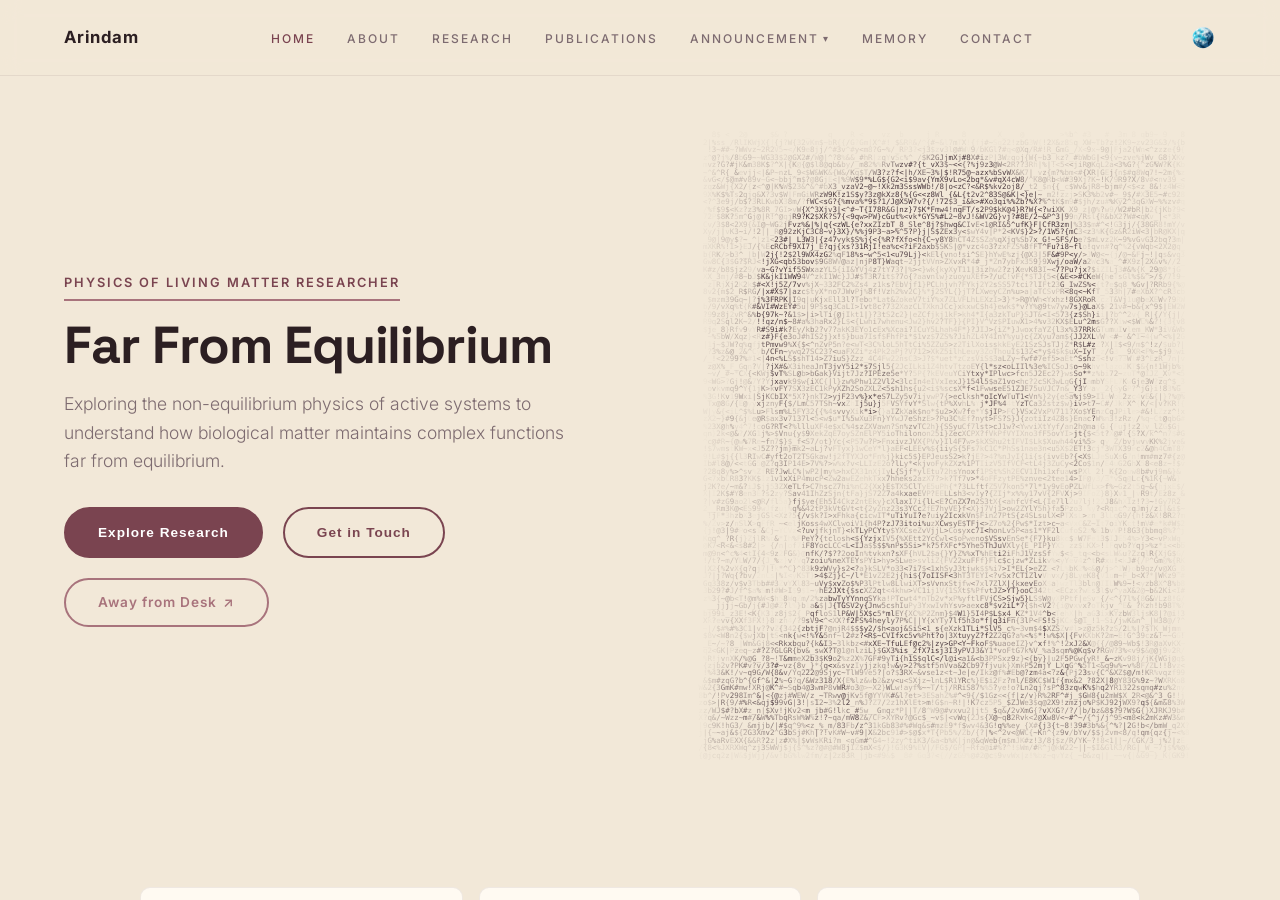
==== commit 94393780: "Remove Photography from the nav and the explore cards The research site now reaches Far From Home on" ====
--- a/index.html
+++ b/index.html
@@ -63,8 +63,6 @@
                         <li><a href="#blog">Blogs</a></li>
                     </ul>
                 </li>
-                <li><a href="https://arindampanda.github.io/far-from-home/">Photography <span
-                            aria-hidden="true">&#8599;</span></a></li>
                 <li><a href="#memory">Memory</a></li>
                 <li><a href="#connect">Contact</a></li>
 
@@ -225,11 +223,6 @@
                     <span class="explore-card-label">Announcement</span>
                     <p class="explore-card-desc">News and blog posts, all in one place.</p>
                     <span class="read-more-link">Enter &rarr;</span>
-                </a>
-                <a class="explore-card" href="https://arindampanda.github.io/far-from-home/">
-                    <span class="explore-card-label">Photography</span>
-                    <p class="explore-card-desc">A photo gallery from my travels.</p>
-                    <span class="read-more-link">Visit &#8599;</span>
                 </a>
                 <a class="explore-card" href="#memory">
                     <span class="explore-card-label">Memory</span>
--- a/css/styles.css
+++ b/css/styles.css
@@ -841,10 +841,11 @@
     z-index: 1;
 }
 
-/* Numbered-card explore grid (ritampal-style homepage nav) */
+/* Numbered-card explore grid (ritampal-style homepage nav): six cards,
+   three to a row, so both rows are full */
 .explore-grid {
     display: grid;
-    grid-template-columns: repeat(4, minmax(0, 1fr));
+    grid-template-columns: repeat(3, minmax(0, 1fr));
     gap: 1rem;
     max-width: 1000px;
     margin: 0 auto;
@@ -852,7 +853,10 @@
 
 .explore-card {
     position: relative;
-    display: block;
+    /* a column, so "Enter" can sit at the foot of every card in a row
+       whether its description takes one line or two */
+    display: flex;
+    flex-direction: column;
     background: var(--card-bg);
     border: 1px solid var(--card-border);
     border-radius: var(--radius-md);
@@ -892,6 +896,8 @@
     position: relative;
     z-index: 1;
     font-size: 0.7rem;
+    margin-top: auto;
+    align-self: flex-start;
 }
 
 .research-img {
@@ -946,10 +952,6 @@
 @media (max-width: 1100px) {
     .gallery-grid {
         grid-template-columns: repeat(3, 1fr);
-    }
-
-    .explore-grid {
-        grid-template-columns: repeat(3, minmax(0, 1fr));
     }
 }
 
@@ -1294,13 +1296,13 @@
     color: var(--heading-color);
 }
 
-/* The header's links need about 1200 px on one line at full spacing.
+/* The header's links need about 1040 px on one line at full spacing.
    Below that they ran past the right edge, and since the page itself does
    not scroll sideways, Contact and the theme button could not be reached
-   on a tablet or a small laptop. So: closer spacing down to 1080 px, and
+   on a tablet or a small laptop. So: closer spacing down to 940 px, and
    below that the name and the theme button share the top line with the
    links wrapped, centred, underneath. A link's own words never break
-   across lines ("Photography" and its arrow stay together). */
+   across lines. */
 header {
     gap: 1.5rem;
 }
@@ -1310,7 +1312,7 @@
     white-space: nowrap;
 }
 
-@media (max-width: 1280px) {
+@media (max-width: 1080px) {
     nav ul {
         gap: 1.3rem;
     }
@@ -1321,7 +1323,7 @@
     }
 }
 
-@media (max-width: 1080px) {
+@media (max-width: 940px) {
     header {
         flex-wrap: wrap;
         height: auto;
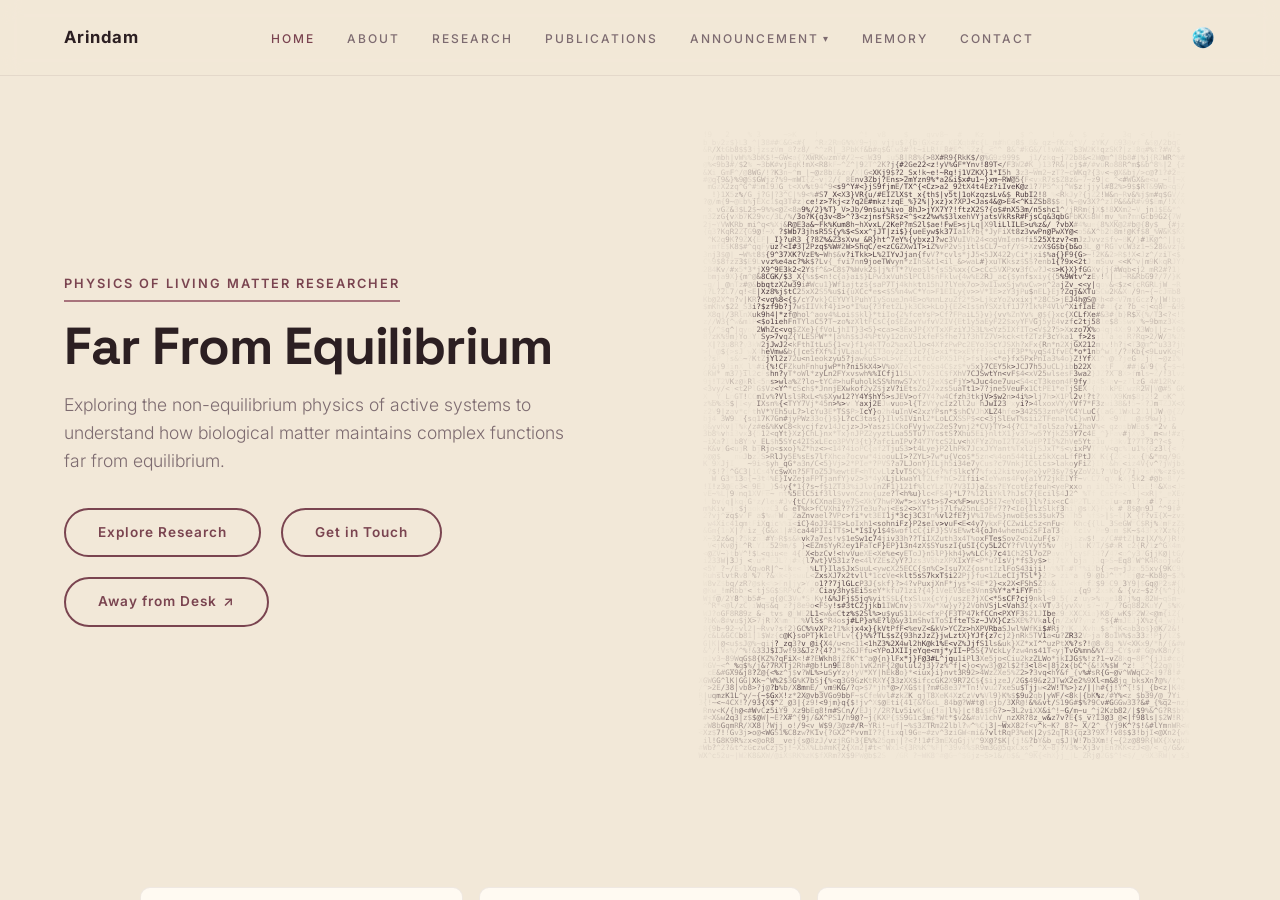
==== commit 39555b59: "Give the three hero capsules one look "Explore Research" was filled, "Get in Touch" outlined in plum" ====
--- a/index.html
+++ b/index.html
@@ -181,8 +181,8 @@
                     maintains complex functions far from equilibrium.
                 </p>
                 <div class="hero-buttons">
-                    <button class="btn btn-primary" onclick="showPanel('research')">Explore Research</button>
-                    <button class="btn btn-outline" onclick="showPanel('connect')">Get in Touch</button>
+                    <button class="btn" onclick="showPanel('research')">Explore Research</button>
+                    <button class="btn" onclick="showPanel('connect')">Get in Touch</button>
                     <!-- Third capsule: leaves for the separate photography site,
                          so it is a link, not a panel button. -->
                     <a class="btn btn-away" href="https://arindampanda.github.io/far-from-home/"
--- a/css/styles.css
+++ b/css/styles.css
@@ -425,67 +425,33 @@
     flex-wrap: wrap;
 }
 
-.btn-primary {
-    background-color: var(--btn-bg);
-    color: #fff;
-    padding: 1rem 2rem;
-    border-radius: var(--radius-pill);
-    font-size: 0.85rem;
-    font-weight: 600;
-    letter-spacing: 1px;
-    border: 2px solid var(--btn-bg);
-}
-
-.btn-primary:hover {
-    background-color: var(--btn-hover);
-    border-color: var(--btn-hover);
-    color: #fff;
-}
-
-.btn-outline {
-    background-color: transparent;
-    color: var(--accent-color);
-    padding: 1rem 2rem;
-    border-radius: var(--radius-pill);
-    font-size: 0.85rem;
-    font-weight: 600;
-    letter-spacing: 1px;
-    border: 2px solid var(--accent-color);
-}
-
-.btn-outline:hover {
-    background-color: var(--accent-color);
-    border-color: var(--accent-color);
-    color: #fff;
-}
-
-/* "Away from Desk": the hero's third capsule. It leaves for the separate
-   photography site, so it is an <a>. The shared capsule metrics are repeated
-   here because .btn-primary and .btn-outline each carry their own, and an
-   anchor does not inherit the font from <body> the way a styled button does.
-   The softer accent keeps it a step quieter than the two panel buttons. */
-.btn-away {
+/* The hero's three capsules share one look: a plum outline that fills
+   with plum on hover. It is set on .btn so the two panel <button>s and the
+   "Away from Desk" link match exactly, including the font, which a
+   <button> does not take from the page on its own. The hover text uses
+   the page colour, so it stays readable on the lighter plum of dark mode. */
+.hero-buttons .btn {
     display: inline-flex;
     align-items: center;
     gap: 0.4rem;
     font-family: 'Inter', sans-serif;
-    background-color: transparent;
-    color: var(--accent-soft);
-    padding: 1rem 2rem;
-    border-radius: var(--radius-pill);
     font-size: 0.85rem;
     font-weight: 600;
     letter-spacing: 1px;
     line-height: 1;
-    border: 2px solid var(--accent-soft);
+    padding: 1rem 2rem;
+    border-radius: var(--radius-pill);
+    background-color: transparent;
+    color: var(--accent-color);
+    border: 2px solid var(--accent-color);
     text-decoration: none;
     cursor: pointer;
     transition: var(--transition);
 }
 
-.btn-away:hover {
-    background-color: var(--accent-soft);
-    border-color: var(--accent-soft);
+.hero-buttons .btn:hover {
+    background-color: var(--accent-color);
+    border-color: var(--accent-color);
     color: var(--bg-color);
 }
 
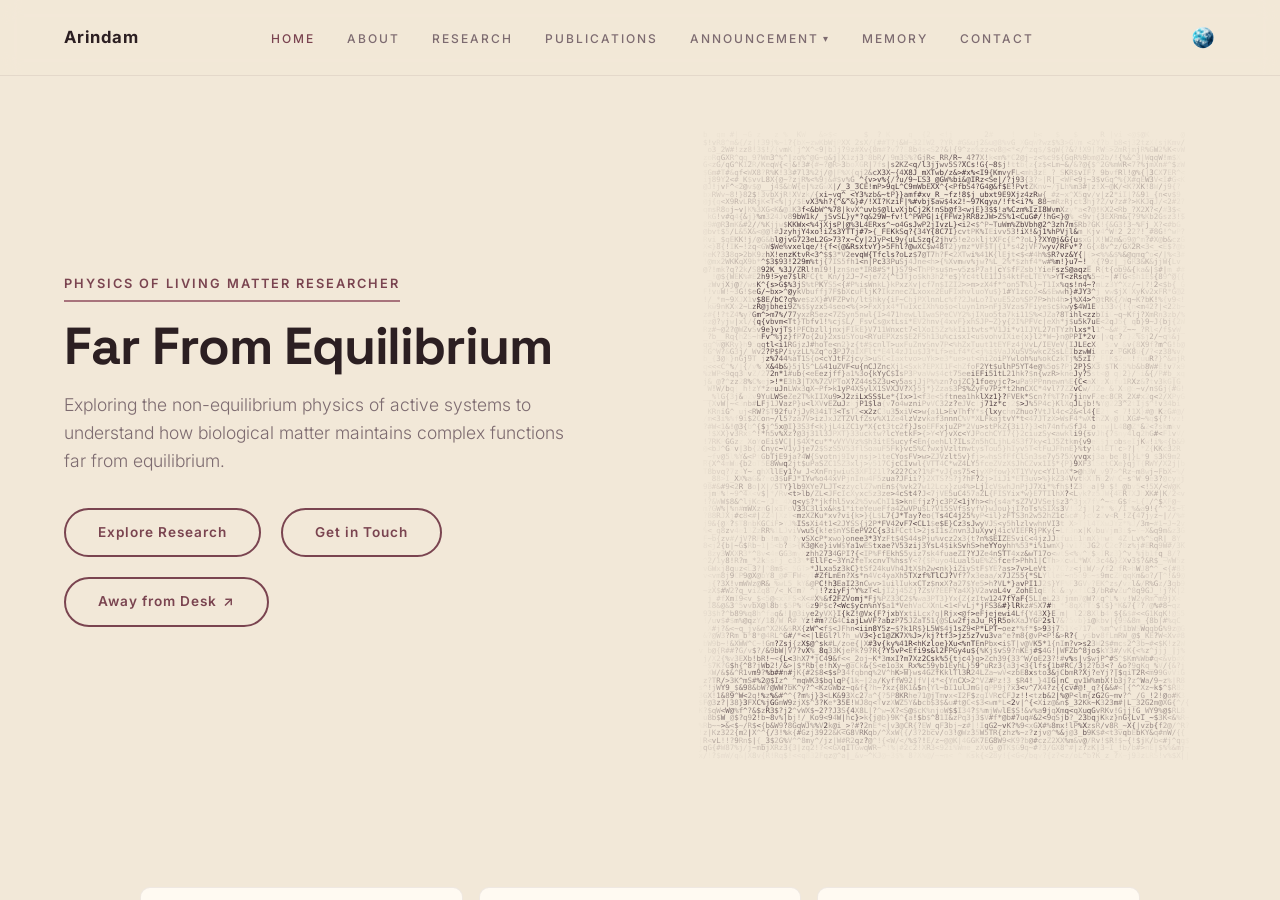
==== commit fb94368d: "Use Arindam's own text for About the Researcher" ====
--- a/index.html
+++ b/index.html
@@ -243,11 +243,10 @@
                 <div class="tagline" style="margin-bottom: 2rem;">About the Researcher</div>
                 <p
                     style="font-size: 1.15rem; line-height: 1.8; color: var(--text-color); text-align: left;">
-                    My research centers on the non-equilibrium statistical mechanics of active matter. Specifically, I
-                    study active polymers, systems that bridge the gap between inanimate materials and living matter. By
-                    integrating Brownian dynamics simulations with analytical theory, I investigate how internal
-                    activity fundamentally alters the conformational, mechanical, and rheological fingerprints of
-                    polymer systems.
+                    I am a physics researcher working on the non-equilibrium statistical mechanics of active matter. I
+                    study active polymers, driven by their own internal forces, which sit between ordinary materials
+                    and living matter. Combining Brownian dynamics simulations with analytical theory, I look at how
+                    this activity changes the polymer's conformational, dynamical properties, especially under shear.
                 </p>
             </div>
         </section>
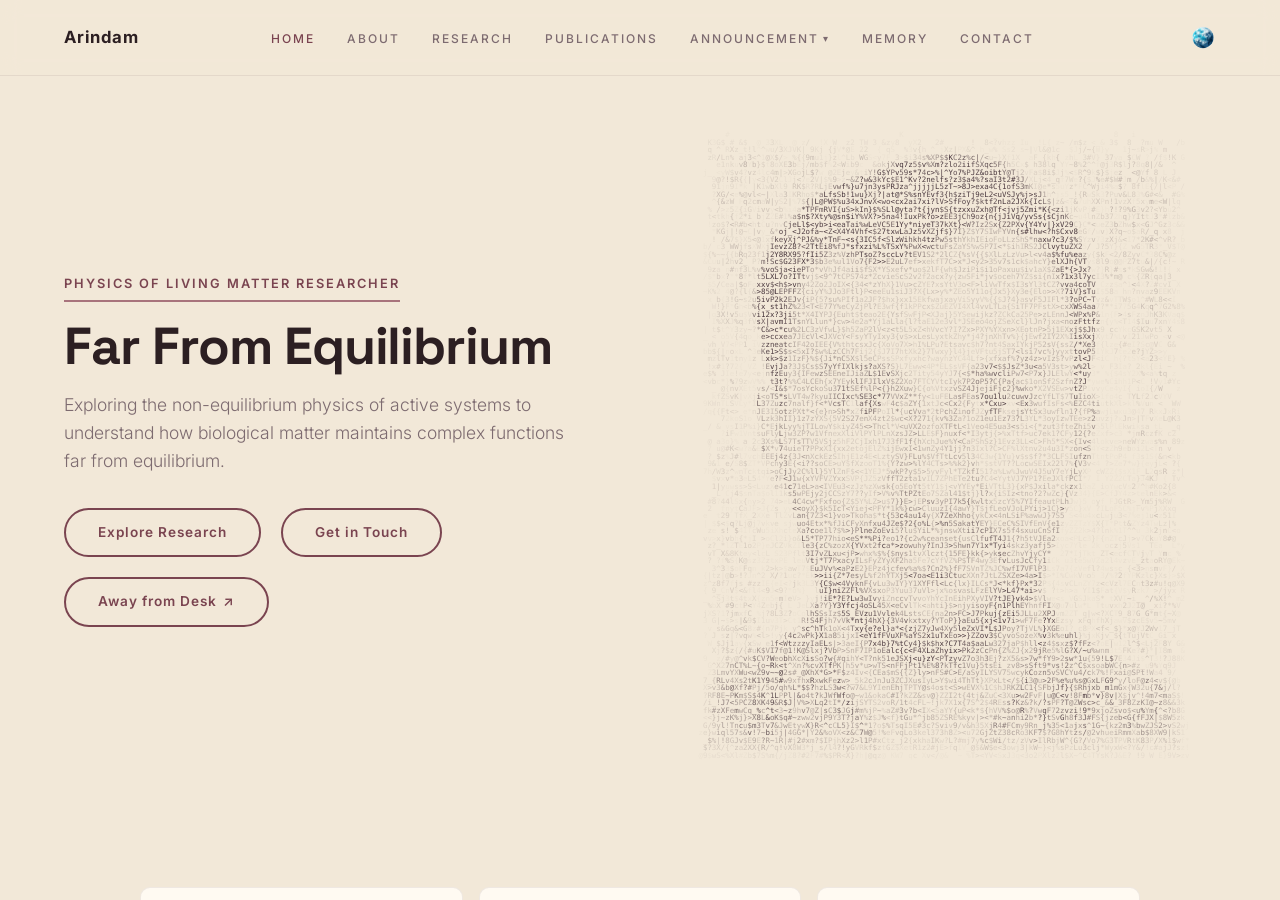
==== commit acafbd2b: "Remove files the site does not use index_dark.html, the four figure PDFs and the ASCII portrait scri" ====
--- a/index.html
+++ b/index.html
@@ -1027,7 +1027,6 @@
                     <div style="text-align: center;">
                         <button type="submit" class="contact-submit-btn">Send Message</button>
                     </div>
-                    <!-- Added SOCIALS label per user request -->
                     <div style="text-align: center; margin-top: 2rem;">
                         <div class="tagline">SOCIALS
                         </div>
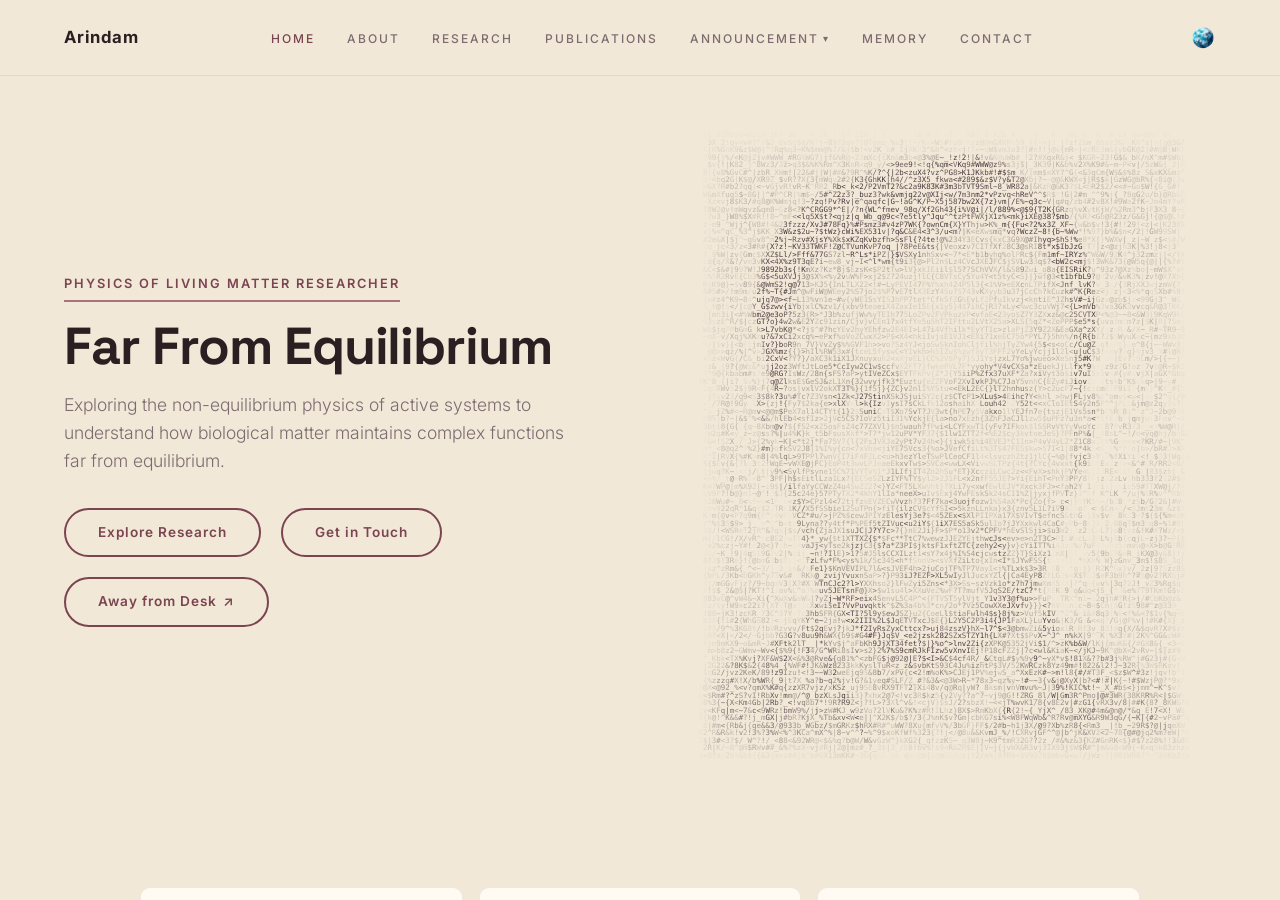
==== commit 23c4d40c: "Make the contact form send messages The form only showed "Message sent!" and sent nothing. It now ha" ====
--- a/index.html
+++ b/index.html
@@ -1018,15 +1018,28 @@
                     <h2 style="display: inline-block; border-bottom: 2px solid var(--accent-soft); padding-bottom: 5px;">Get in
                         Touch</h2>
                 </div>
-                <form action="#" onsubmit="event.preventDefault(); alert('Message sent!');">
-
+                <form id="contact-form">
+                    <div class="form-row">
+                        <div class="form-group">
+                            <input class="form-control" type="text" name="name" placeholder="Your name"
+                                autocomplete="name" required aria-label="Your name">
+                        </div>
+                        <div class="form-group">
+                            <input class="form-control" type="email" name="email" placeholder="Your email"
+                                autocomplete="email" required aria-label="Your email">
+                        </div>
+                    </div>
                     <div class="form-group">
-                        <textarea class="form-control" rows="5"
-                            placeholder="Drop a Message (Email & Name Please)"></textarea>
-                    </div>
+                        <textarea class="form-control" name="message" rows="5" placeholder="Your message" required
+                            aria-label="Your message"></textarea>
+                    </div>
+                    <!-- left empty by people; a bot that fills it in is ignored -->
+                    <input class="form-honey" type="text" name="_honey" tabindex="-1" autocomplete="off"
+                        aria-hidden="true">
                     <div style="text-align: center;">
                         <button type="submit" class="contact-submit-btn">Send Message</button>
                     </div>
+                    <p class="form-status" role="status" aria-live="polite"></p>
                     <div style="text-align: center; margin-top: 2rem;">
                         <div class="tagline">SOCIALS
                         </div>
@@ -1084,6 +1097,49 @@
                     // keeps the copyright year current without editing the page
                     document.getElementById('footer-year').textContent = new Date().getFullYear();
                 </script>
+                <script>
+                    // The contact form posts to FormSubmit, which forwards each message
+                    // to Arindam's inbox. The address after /ajax/ is FormSubmit's alias
+                    // for his email, so the address itself never appears in this page.
+                    (() => {
+                        const ENDPOINT = 'https://formsubmit.co/ajax/67d0ffd5ade8a1d73419d135899b6009';
+                        const form = document.getElementById('contact-form');
+                        const status = form.querySelector('.form-status');
+                        const button = form.querySelector('button[type="submit"]');
+                        const say = (text, kind) => {
+                            status.textContent = text;
+                            status.className = 'form-status' + (kind ? ' is-' + kind : '');
+                        };
+
+                        form.addEventListener('submit', async (e) => {
+                            e.preventDefault();
+                            if (!form.reportValidity()) return;
+                            const data = Object.fromEntries(new FormData(form));
+                            data._subject = 'Website message from ' + data.name;
+                            data._replyto = data.email;
+                            data._template = 'table';
+                            data._captcha = 'false';
+
+                            button.disabled = true;
+                            say('Sending…');
+                            try {
+                                const res = await fetch(ENDPOINT, {
+                                    method: 'POST',
+                                    headers: { 'Content-Type': 'application/json', Accept: 'application/json' },
+                                    body: JSON.stringify(data)
+                                });
+                                const reply = await res.json();
+                                if (!res.ok || String(reply.success) !== 'true') throw new Error(reply.message);
+                                form.reset();
+                                say('Thank you, your message has been sent.', 'ok');
+                            } catch (err) {
+                                say('Sorry, the message could not be sent. Please try again in a moment, or write to me on LinkedIn.', 'error');
+                            } finally {
+                                button.disabled = false;
+                            }
+                        });
+                    })();
+                </script>
             </section>
 
     </main>
--- a/css/styles.css
+++ b/css/styles.css
@@ -960,6 +960,54 @@
     border-color: var(--accent-color);
 }
 
+/* name and email side by side, the message under them */
+.form-row {
+    display: grid;
+    grid-template-columns: repeat(2, minmax(0, 1fr));
+    gap: 0 1rem;
+}
+
+@media (max-width: 560px) {
+    .form-row {
+        grid-template-columns: minmax(0, 1fr);
+    }
+}
+
+/* the spam trap: off screen for people, still in the form for bots */
+.form-honey {
+    position: absolute;
+    left: -9999px;
+    width: 1px;
+    height: 1px;
+    opacity: 0;
+}
+
+.form-status {
+    min-height: 1.6em;
+    margin: 1rem 0 0;
+    text-align: center;
+    font-size: 0.9rem;
+    color: var(--text-muted);
+}
+
+.form-status.is-ok {
+    color: var(--accent-color);
+    font-weight: 500;
+}
+
+.form-status.is-error {
+    color: #b3261e;
+}
+
+[data-theme="dark"] .form-status.is-error {
+    color: #f2a39b;
+}
+
+.contact-submit-btn:disabled {
+    opacity: 0.6;
+    cursor: wait;
+}
+
 .contact-submit-btn {
     background-color: var(--btn-bg);
     color: #fff;
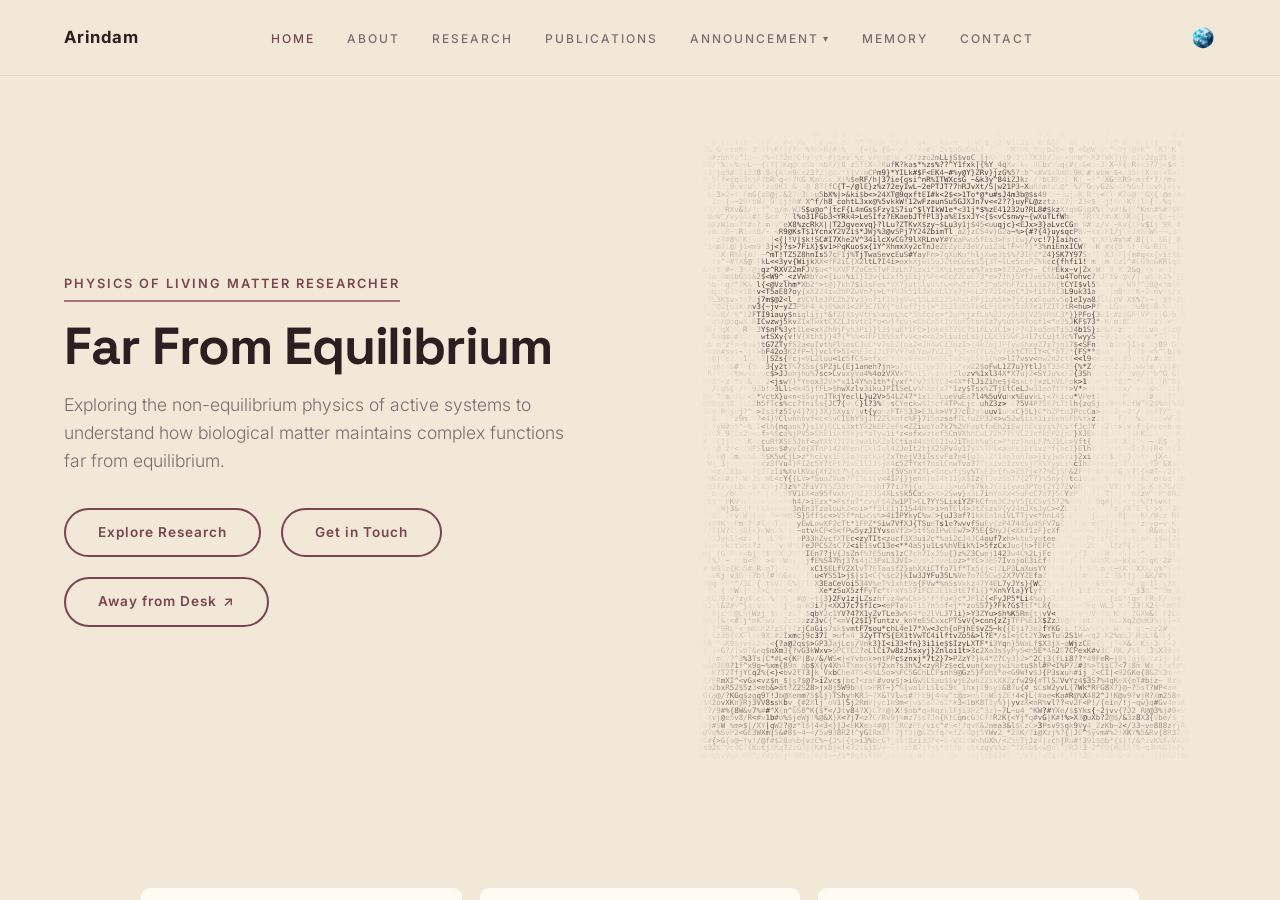
==== commit 15ca61be: "Add Away from Desk to the footer The footer now carries the copyright on the left and AWAY FROM DESK" ====
--- a/index.html
+++ b/index.html
@@ -1092,6 +1092,7 @@
 
                 <footer>
                     <p>&copy; <span id="footer-year">2025</span> Arindam. All rights reserved.</p>
+                    <a class="footer-away" href="https://arindampanda.github.io/far-from-home/">Away from Desk</a>
                 </footer>
                 <script>
                     // keeps the copyright year current without editing the page
--- a/css/styles.css
+++ b/css/styles.css
@@ -1028,13 +1028,41 @@
 }
 
 /* Footer */
+/* the copyright on the left, the way across to Far From Home on the right,
+   as "Other side of me" sits at the foot of that site */
 footer {
-    text-align: center;
-    padding: 3rem;
+    display: flex;
+    flex-wrap: wrap;
+    justify-content: space-between;
+    align-items: center;
+    gap: 1rem 2rem;
+    padding: 3rem 0;
     font-size: 0.75rem;
     color: var(--text-muted);
     letter-spacing: 1px;
     border-top: 1px solid var(--card-border);
+}
+
+footer p {
+    margin: 0;
+}
+
+.footer-away {
+    font-weight: 600;
+    letter-spacing: 2px;
+    text-transform: uppercase;
+    color: var(--heading-color);
+}
+
+.footer-away:hover {
+    color: var(--accent-color);
+}
+
+@media (max-width: 600px) {
+    footer {
+        justify-content: center;
+        text-align: center;
+    }
 }
 
 /* Accessibility: visible focus for keyboard users */
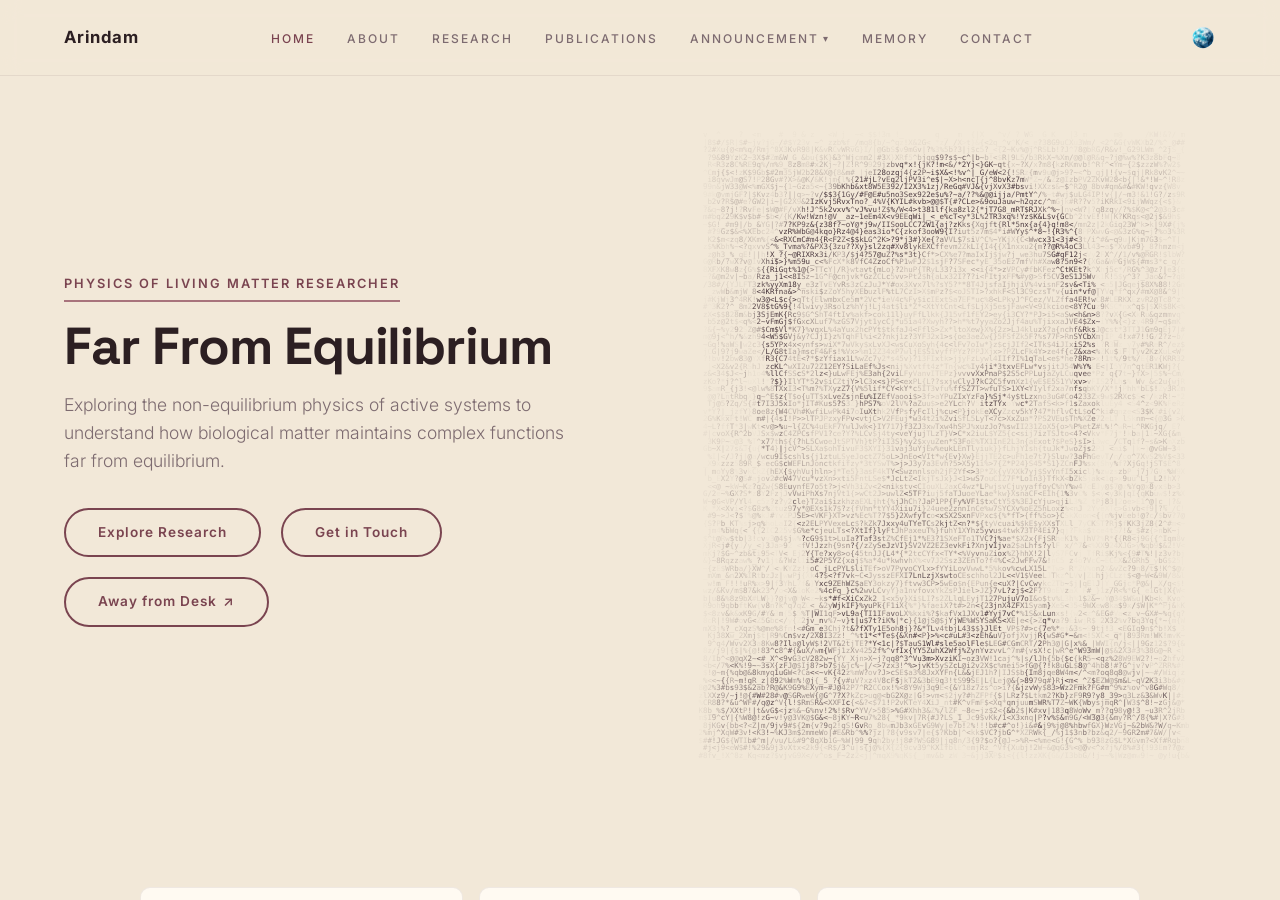
==== commit 55186303: "Make browsers fetch the updated stylesheet GitHub Pages lets browsers keep styles.css for ten minute" ====
--- a/index.html
+++ b/index.html
@@ -40,7 +40,7 @@
         document.documentElement.dataset.theme = localStorage.getItem('theme') || 'light';
     </script>
 
-    <link rel="stylesheet" href="css/styles.css">
+    <link rel="stylesheet" href="css/styles.css?v=2026-10-08">
 </head>
 
 <body>
